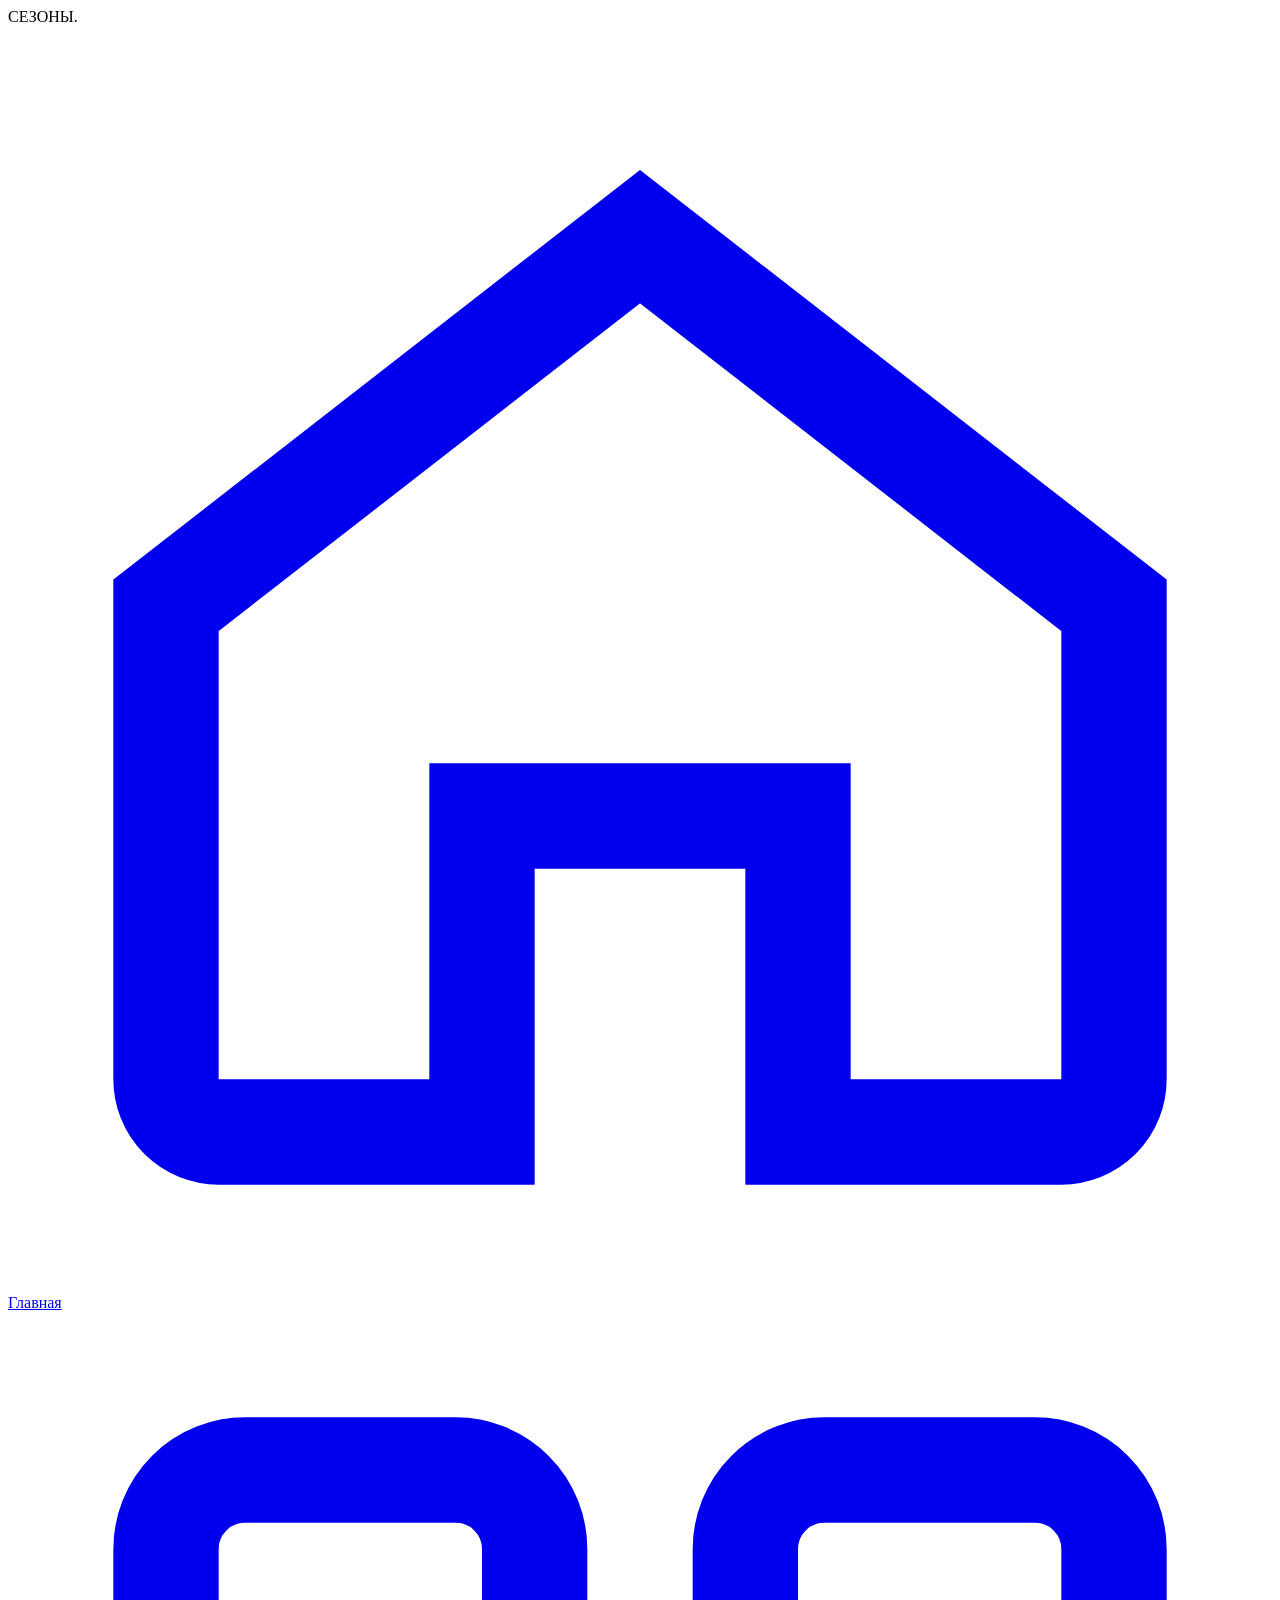
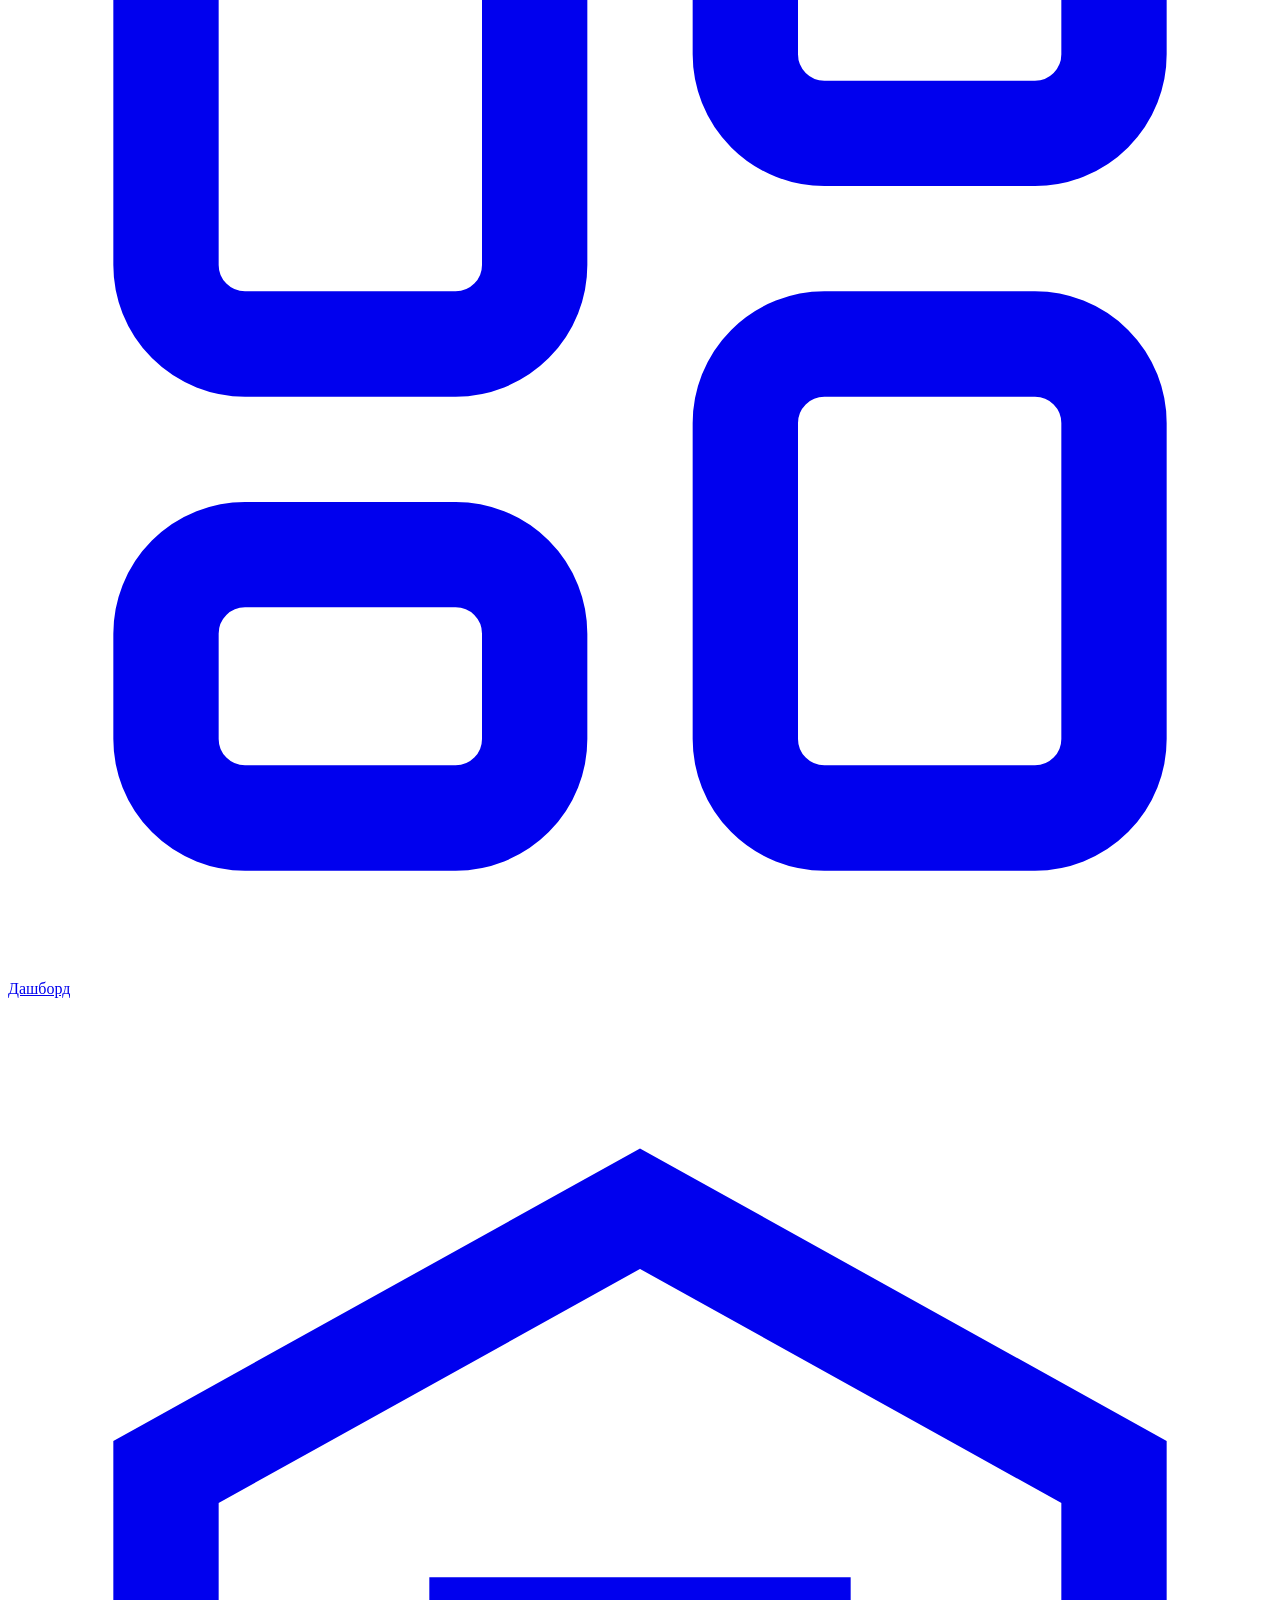
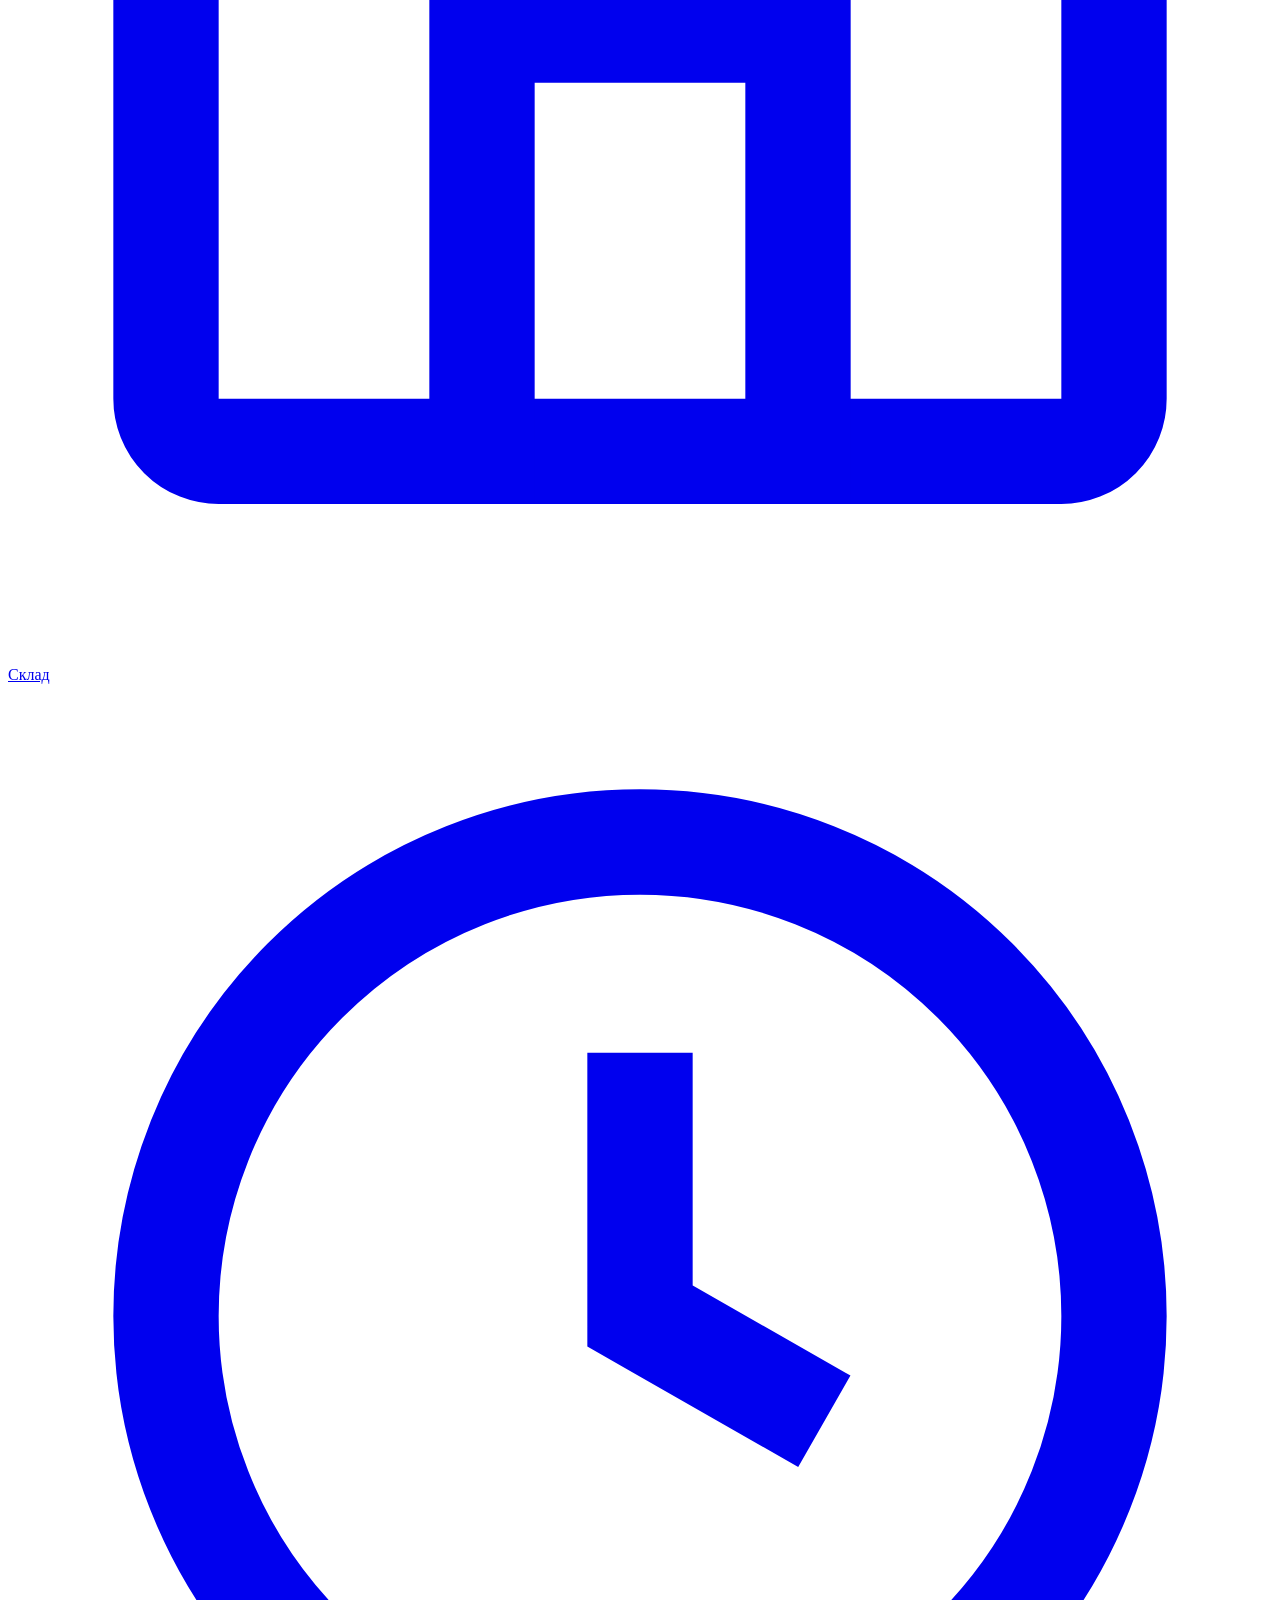
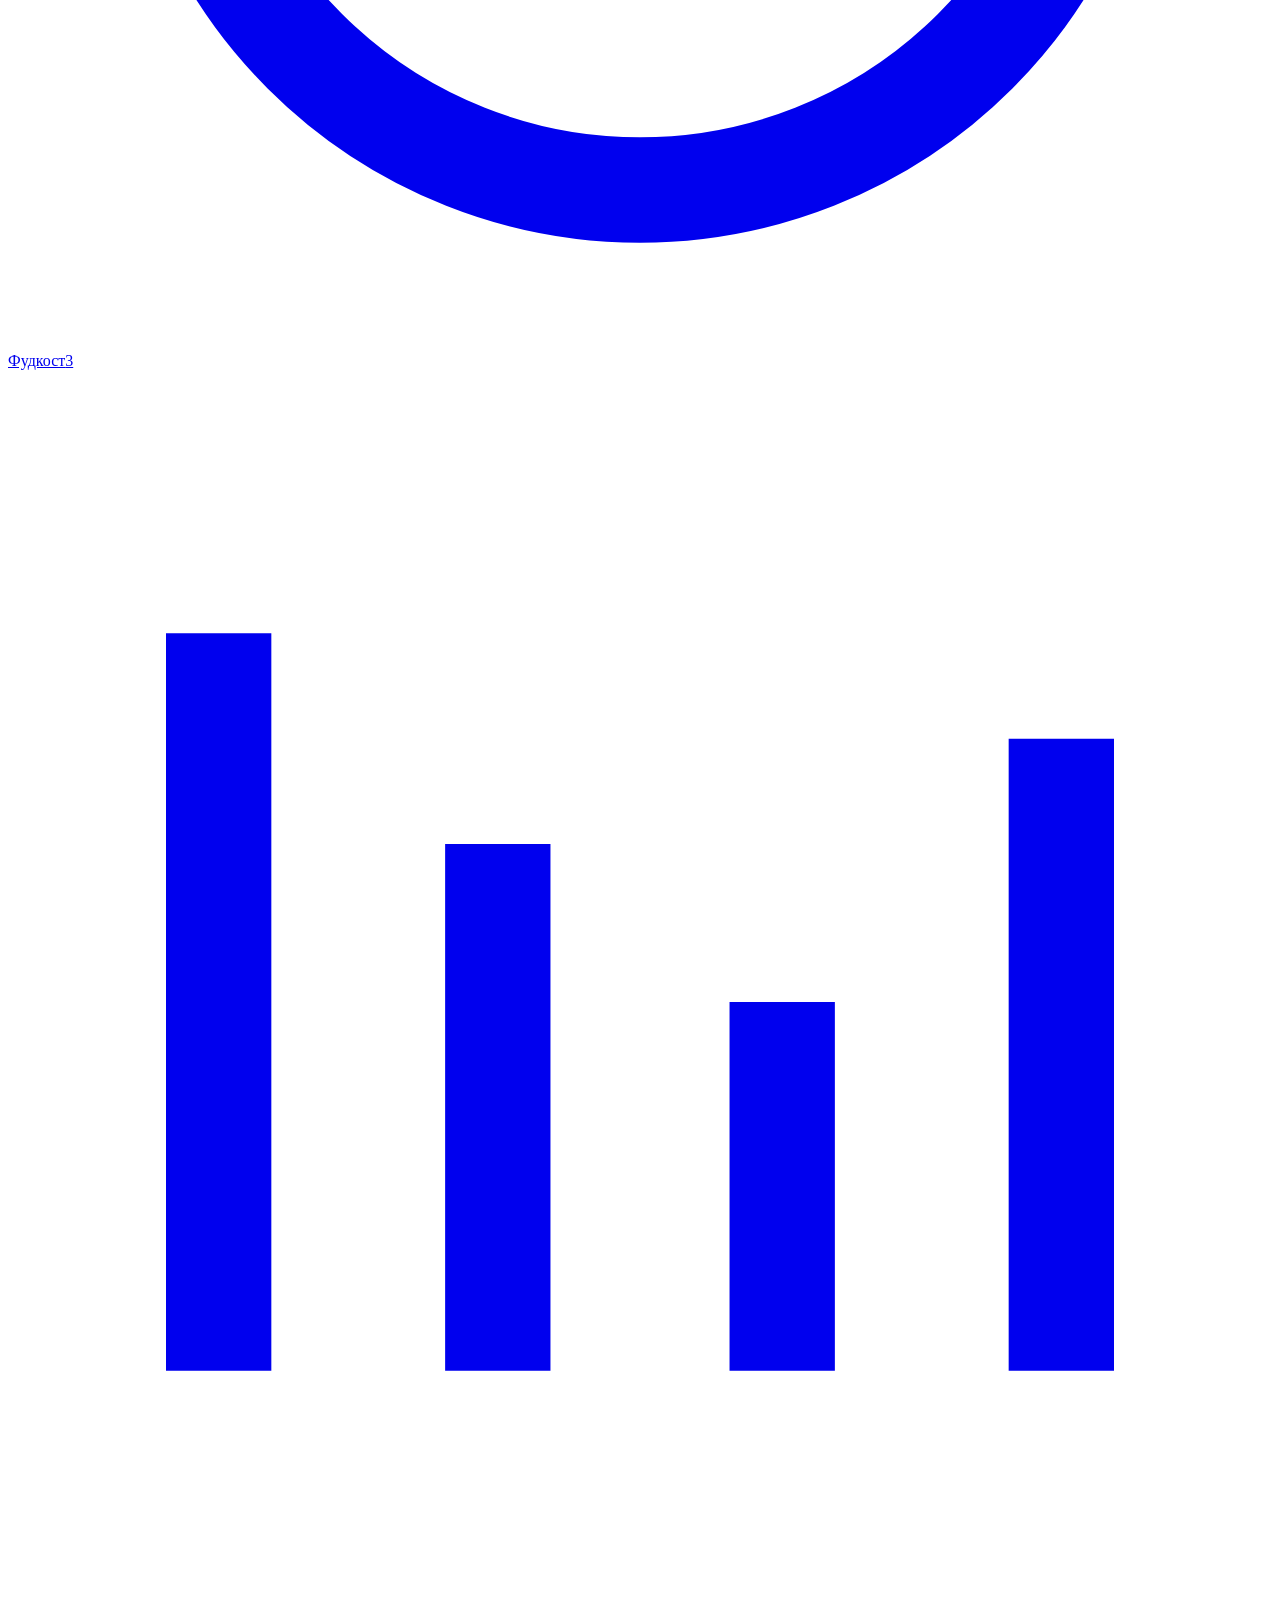
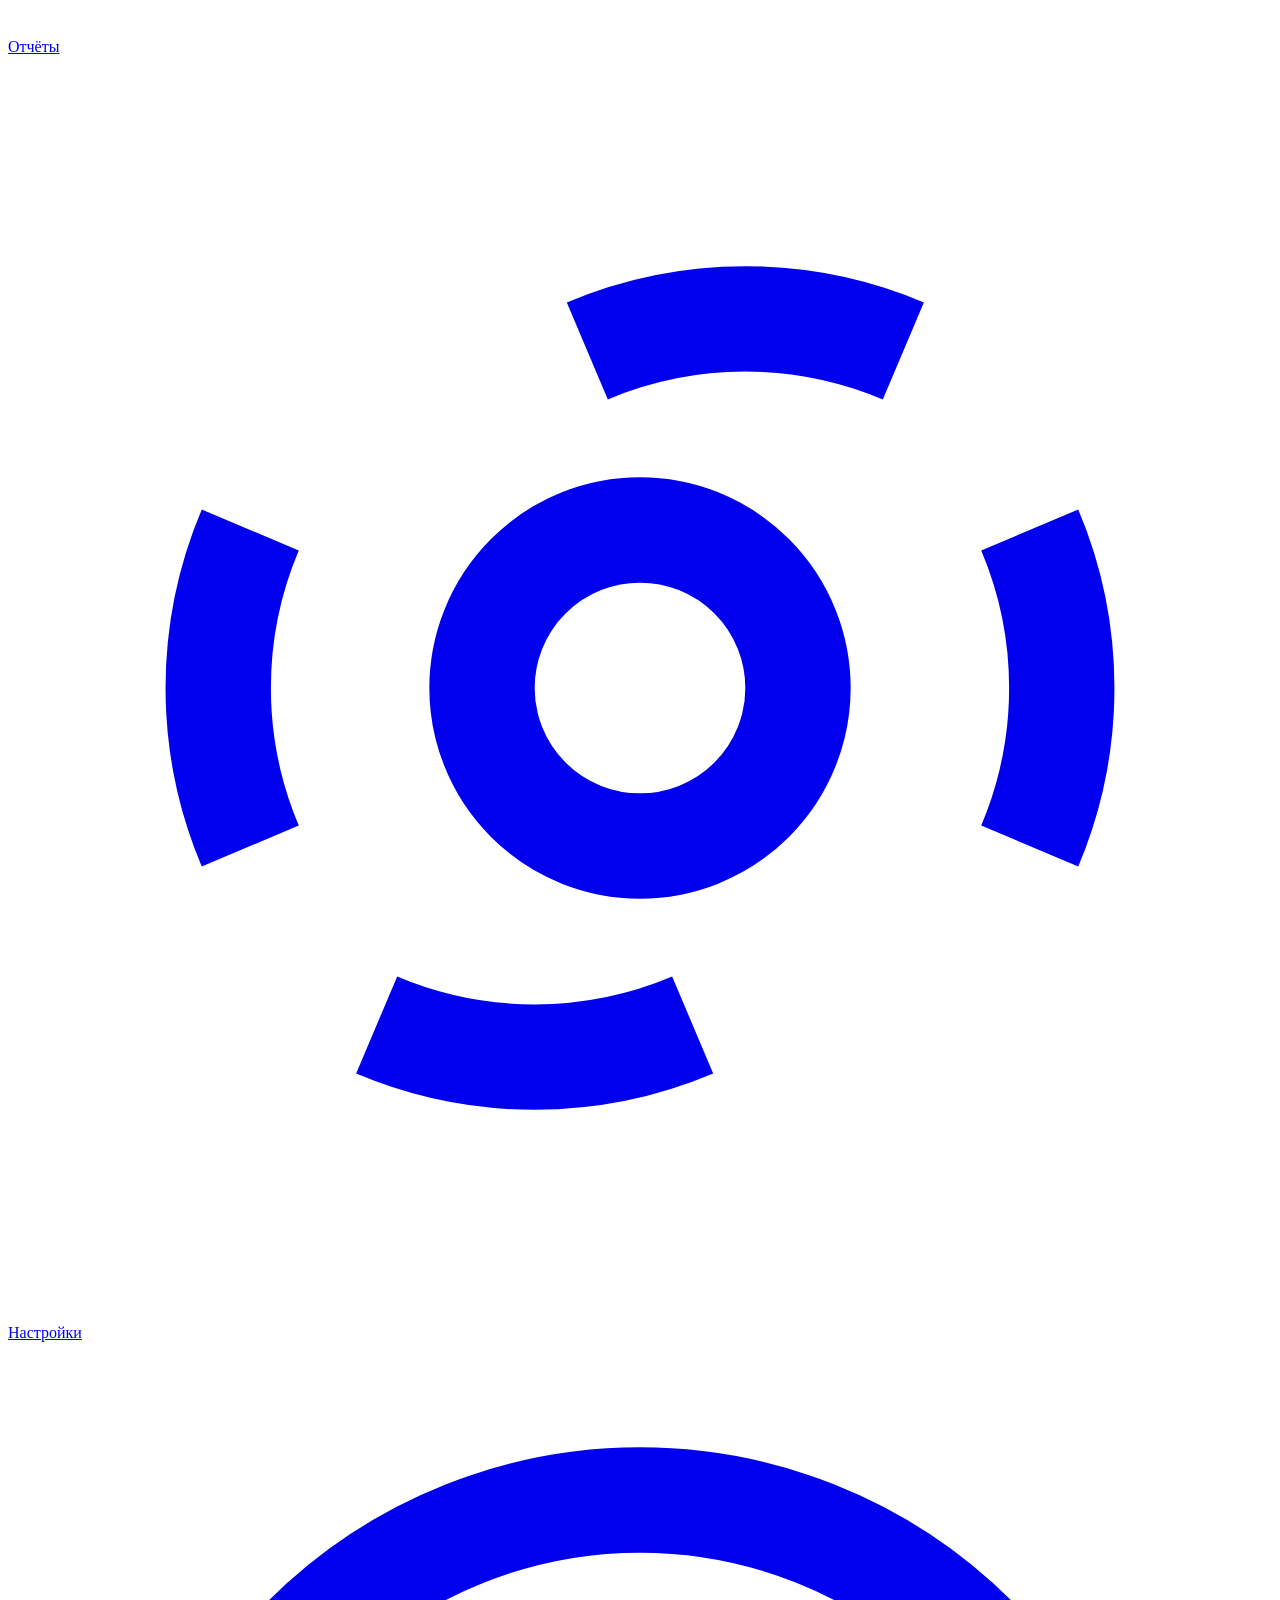
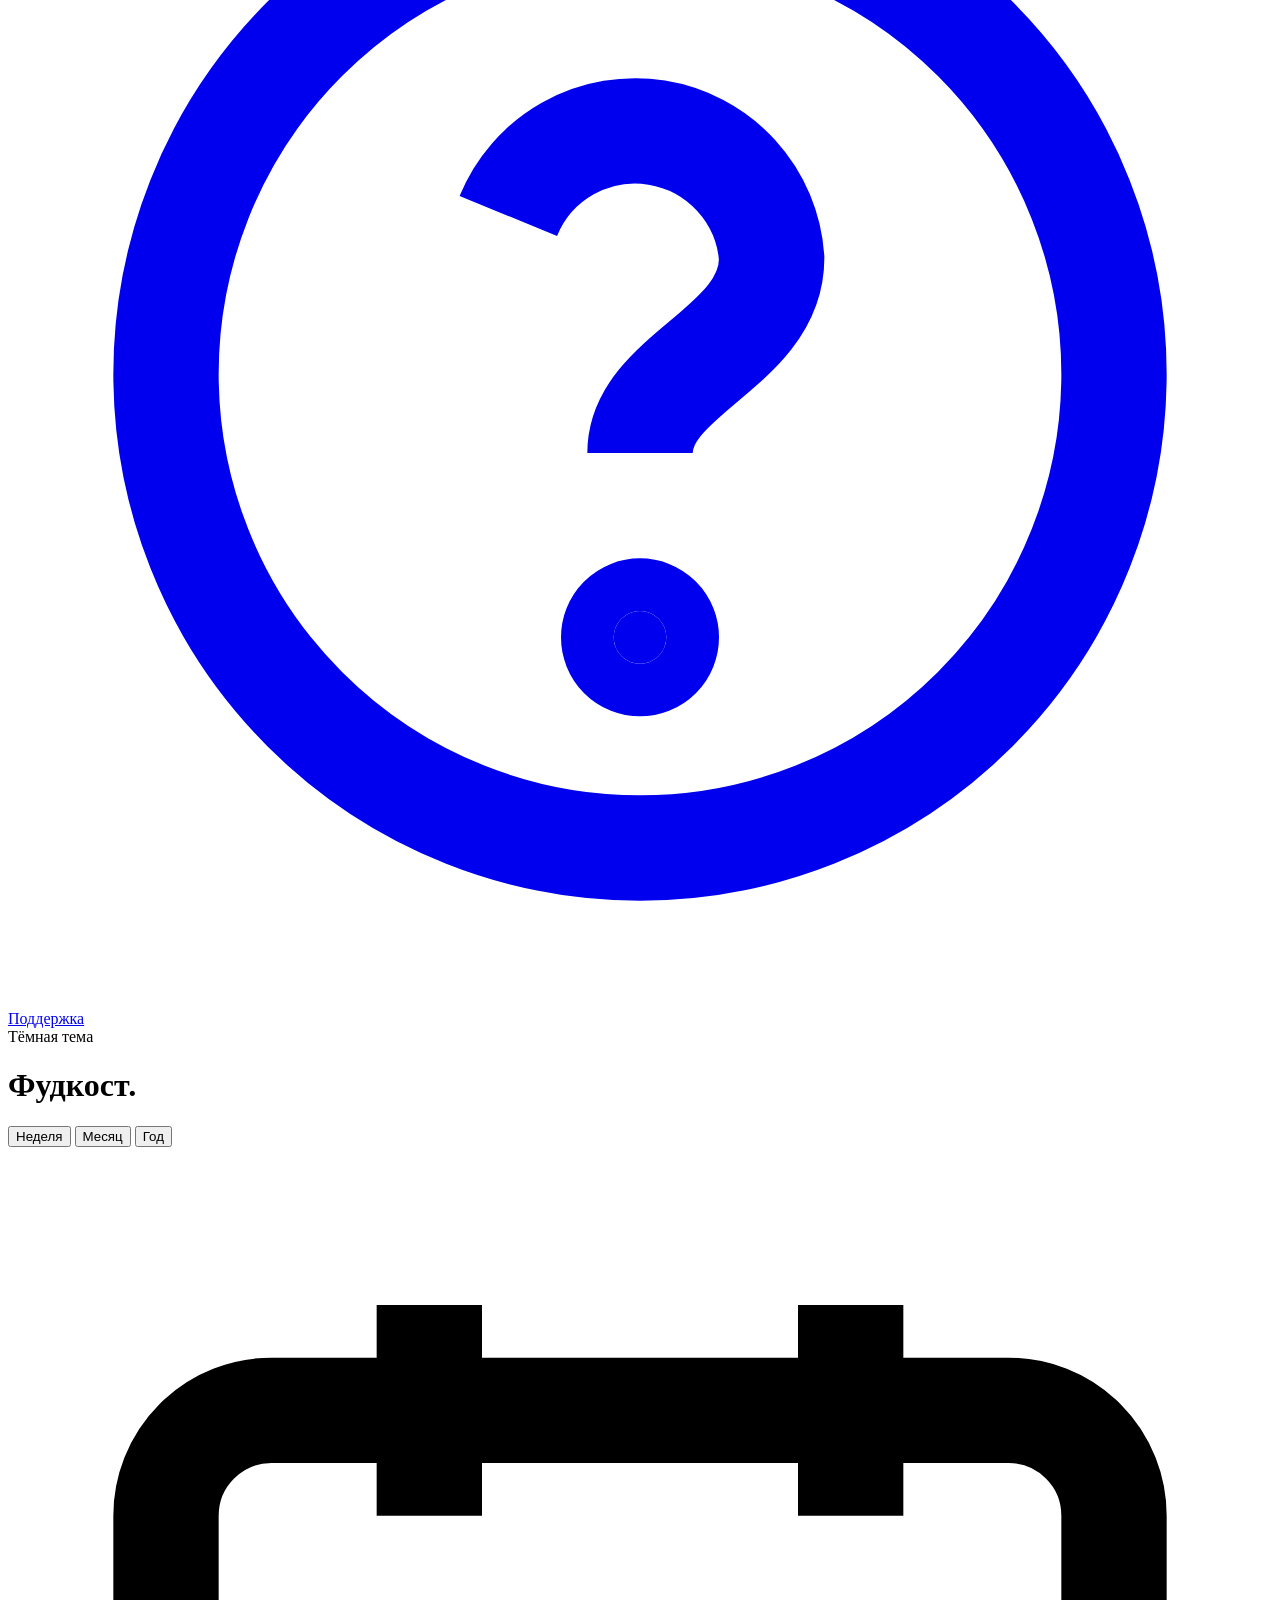
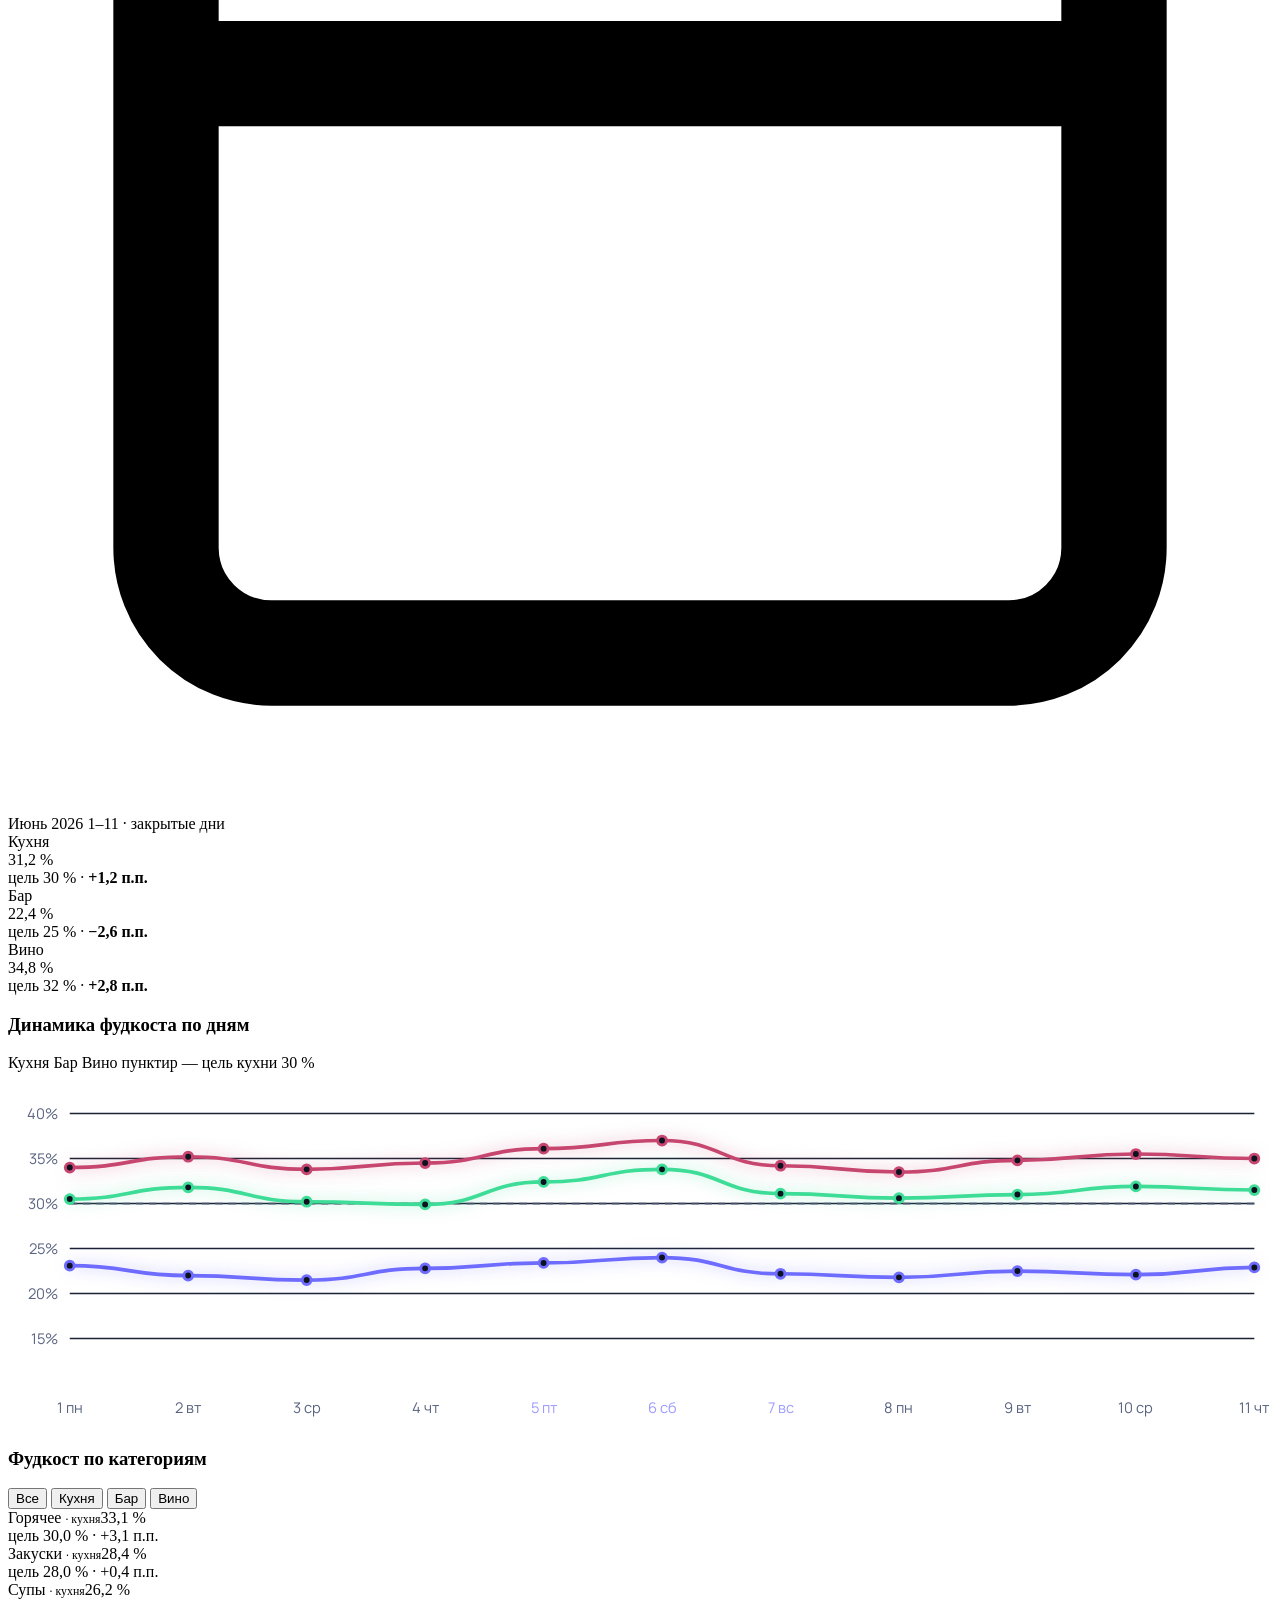
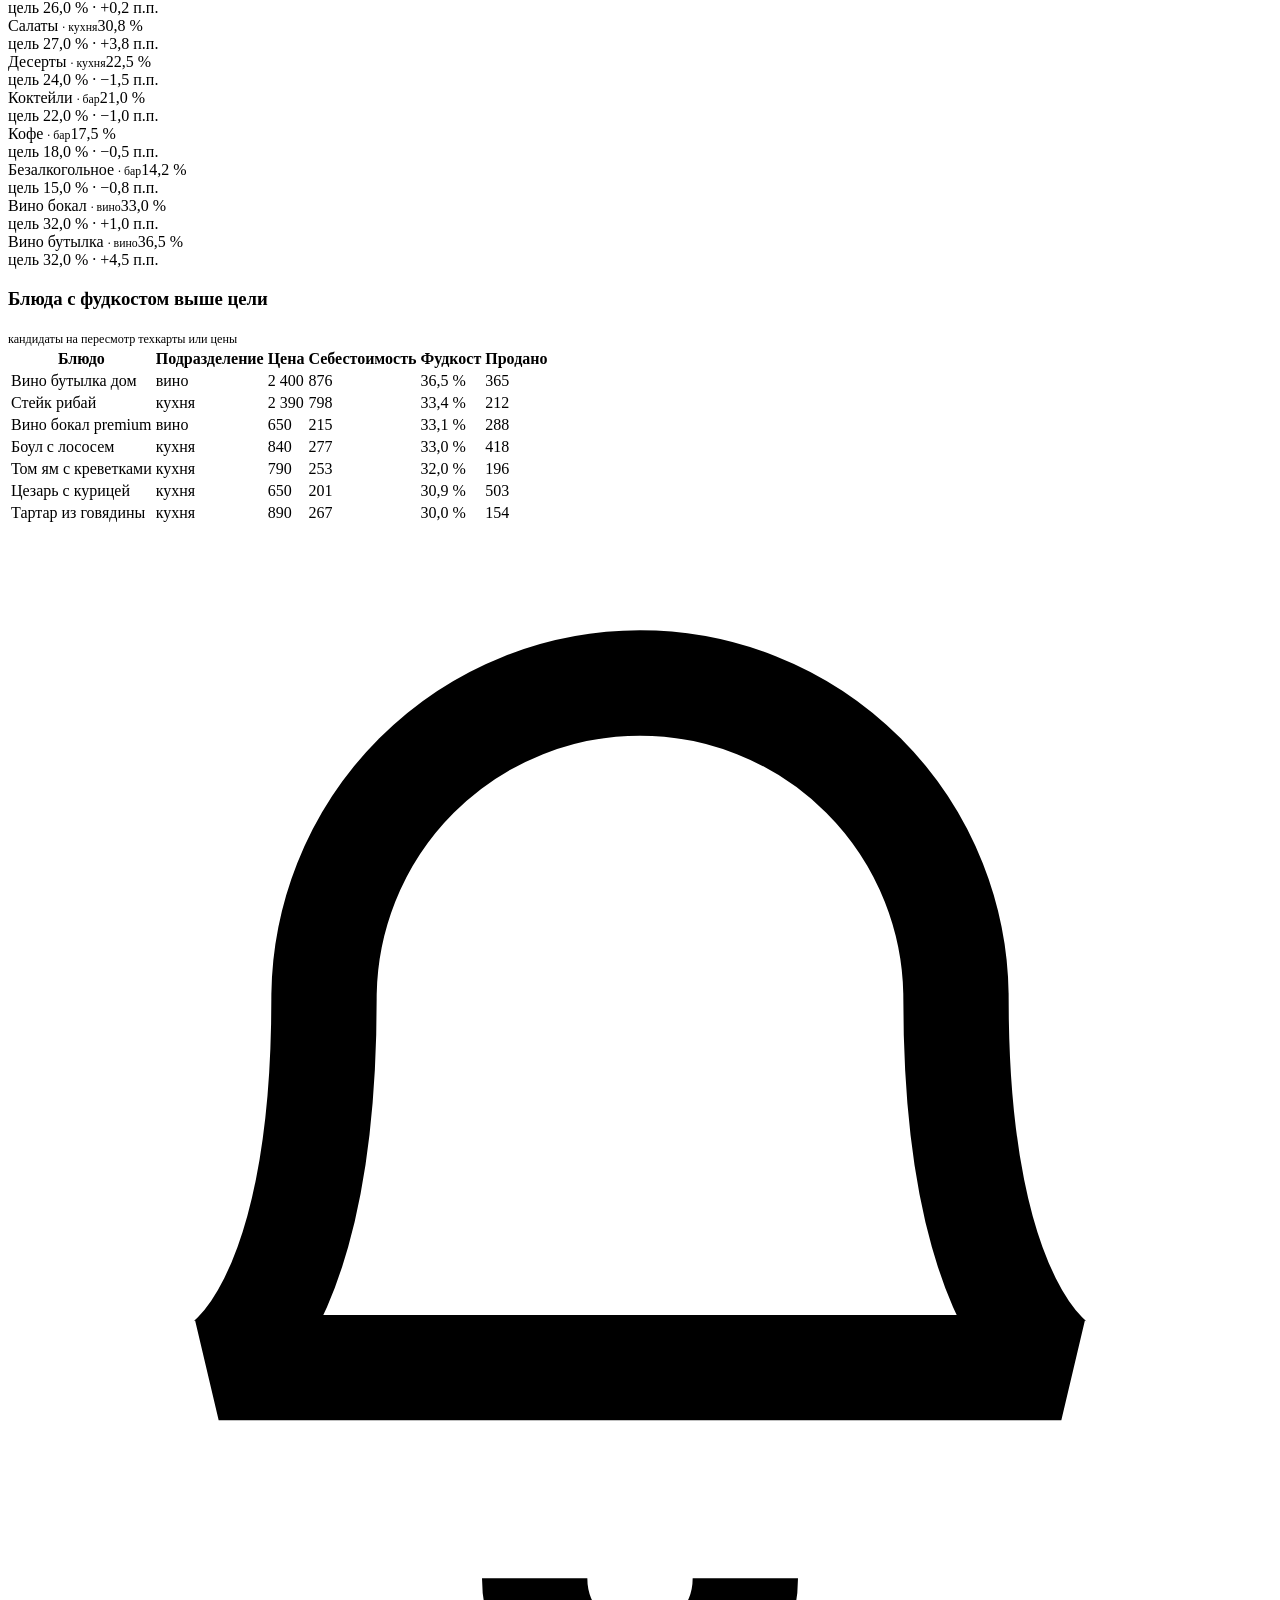
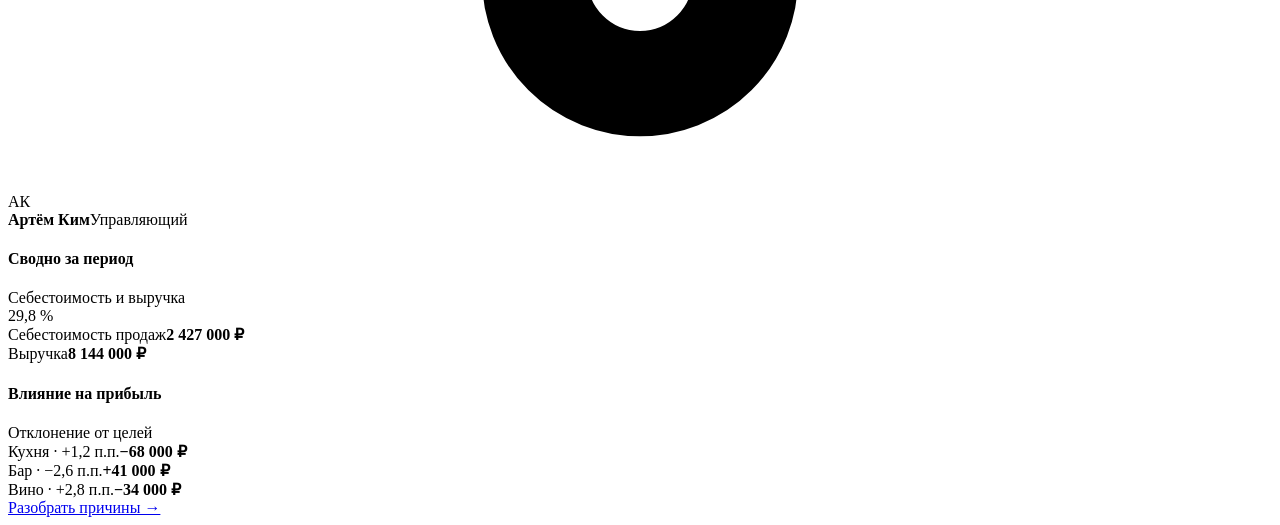
==== foodcost.html @ 39cc91b9 "Add files via upload" ====
<!DOCTYPE html>
<html lang="ru">
<head>
<meta charset="UTF-8">
<meta name="viewport" content="width=device-width, initial-scale=1.0">
<title>Сезоны — фудкост</title>
<link rel="preconnect" href="https://fonts.googleapis.com">
<link href="https://fonts.googleapis.com/css2?family=Manrope:wght@400;500;600;700;800&display=swap" rel="stylesheet">
<link rel="stylesheet" href="app/styles.css">
</head>
<body>
<div class="app">

  <aside class="side">
    <div class="logo">СЕЗОНЫ<span>.</span></div>
    <nav class="nav">
      <a href="index.html"><svg viewBox="0 0 24 24" fill="none" stroke="currentColor" stroke-width="2"><path d="M3 11l9-7 9 7v9a1 1 0 01-1 1h-5v-6h-6v6H4a1 1 0 01-1-1v-9z"/></svg>Главная</a>
      <a href="index.html"><svg viewBox="0 0 24 24" fill="none" stroke="currentColor" stroke-width="2"><rect x="3" y="3" width="7" height="9" rx="1.5"/><rect x="14" y="3" width="7" height="5" rx="1.5"/><rect x="14" y="12" width="7" height="9" rx="1.5"/><rect x="3" y="16" width="7" height="5" rx="1.5"/></svg>Дашборд</a>
      <a href="#"><svg viewBox="0 0 24 24" fill="none" stroke="currentColor" stroke-width="2"><path d="M3 9l9-5 9 5v10a1 1 0 01-1 1H4a1 1 0 01-1-1V9z"/><path d="M9 21v-9h6v9"/></svg>Склад</a>
      <a href="foodcost.html" class="on"><svg viewBox="0 0 24 24" fill="none" stroke="currentColor" stroke-width="2"><circle cx="12" cy="12" r="9"/><path d="M12 7v5l3.5 2"/></svg>Фудкост<span class="badge">3</span></a>
      <a href="#"><svg viewBox="0 0 24 24" fill="none" stroke="currentColor" stroke-width="2"><path d="M4 19V5m5.3 14V9m5.4 10v-7m5.3 7V7"/></svg>Отчёты</a>
      <div class="nav-sep"></div>
      <a href="#"><svg viewBox="0 0 24 24" fill="none" stroke="currentColor" stroke-width="2"><circle cx="12" cy="12" r="3"/><path d="M19.4 15a7.7 7.7 0 000-6m-2.4-3.4a7.7 7.7 0 00-6 0M4.6 9a7.7 7.7 0 000 6m2.4 3.4a7.7 7.7 0 006 0"/></svg>Настройки</a>
      <a href="#"><svg viewBox="0 0 24 24" fill="none" stroke="currentColor" stroke-width="2"><circle cx="12" cy="12" r="9"/><path d="M9.5 9a2.6 2.6 0 015 .8c0 1.7-2.5 2.2-2.5 3.7"/><circle cx="12" cy="17" r=".5" fill="currentColor"/></svg>Поддержка</a>
    </nav>
    <div class="side-bottom"><span class="mode"><span class="sun"></span> Тёмная тема</span></div>
  </aside>

  <main class="main">
    <div class="head">
      <h1>Фудкост<em>.</em></h1>
    </div>

    <!-- управление периодом -->
    <div class="period-bar">
      <div class="seg">
        <button>Неделя</button>
        <button class="on">Месяц</button>
        <button>Год</button>
      </div>
      <div class="date-pill">
        <svg viewBox="0 0 24 24" fill="none" stroke="currentColor" stroke-width="2"><rect x="3" y="5" width="18" height="16" rx="2"/><path d="M3 10h18M8 3v4M16 3v4"/></svg>
        Июнь 2026 <span class="dp-note">1–11 · закрытые дни</span>
      </div>
    </div>

    <!-- три подразделения крупно -->
    <div class="fc-tiles">
      <div class="fc-tile k">
        <div class="ft-name">Кухня</div>
        <div class="ft-val">31,2 %</div>
        <div class="ft-goal">цель 30 % · <b class="dn">+1,2 п.п.</b></div>
        <div class="ft-track"><span class="ft-fill" style="width:78%"></span><span class="ft-mark" style="left:75%"></span></div>
      </div>
      <div class="fc-tile b">
        <div class="ft-name">Бар</div>
        <div class="ft-val">22,4 %</div>
        <div class="ft-goal">цель 25 % · <b class="up">−2,6 п.п.</b></div>
        <div class="ft-track"><span class="ft-fill" style="width:56%"></span><span class="ft-mark" style="left:62%"></span></div>
      </div>
      <div class="fc-tile w">
        <div class="ft-name">Вино</div>
        <div class="ft-val">34,8 %</div>
        <div class="ft-goal">цель 32 % · <b class="dn">+2,8 п.п.</b></div>
        <div class="ft-track"><span class="ft-fill" style="width:87%"></span><span class="ft-mark" style="left:80%"></span></div>
      </div>
    </div>

    <!-- динамика фудкоста по дням -->
    <div class="panel">
      <div class="p-head">
        <h3>Динамика фудкоста по дням</h3>
        <div class="legend">
          <span><i style="background:var(--grn)"></i>Кухня</span>
          <span><i style="background:var(--vio)"></i>Бар</span>
          <span><i style="background:#C7466F"></i>Вино</span>
          <span style="color:var(--mut2)">пунктир — цель кухни 30 %</span>
        </div>
      </div>
      <div class="chart-wrap">
        <svg id="fcChart" viewBox="0 0 860 240" preserveAspectRatio="xMidYMid meet"></svg>
        <div class="tip" id="tip"></div>
      </div>
    </div>

    <!-- фудкост по категориям внутри подразделений -->
    <div class="panel">
      <div class="p-head">
        <h3>Фудкост по категориям</h3>
        <div class="chips" id="catChips">
          <button class="pill on" data-unit="all">Все</button>
          <button class="pill" data-unit="k">Кухня</button>
          <button class="pill" data-unit="b">Бар</button>
          <button class="pill" data-unit="w">Вино</button>
        </div>
      </div>
      <div class="fc-list" id="catList"></div>
    </div>

    <!-- блюда с худшим фудкостом -->
    <div class="panel">
      <div class="p-head">
        <h3>Блюда с фудкостом выше цели</h3>
        <span class="hint" style="font-size:.76rem;color:var(--mut3,var(--mut2))">кандидаты на пересмотр техкарты или цены</span>
      </div>
      <table class="fc-table">
        <thead>
          <tr>
            <th>Блюдо</th><th>Подразделение</th>
            <th class="num">Цена</th><th class="num">Себестоимость</th>
            <th class="num">Фудкост</th><th class="num">Продано</th>
          </tr>
        </thead>
        <tbody id="dishBody"></tbody>
      </table>
    </div>
  </main>

  <!-- правая панель -->
  <aside class="right">
    <div class="profile">
      <div class="icon-btn"><span class="ndot"></span><svg viewBox="0 0 24 24" fill="none" stroke="currentColor" stroke-width="2"><path d="M18 9a6 6 0 10-12 0c0 6-2 7-2 7h16s-2-1-2-7"/><path d="M10 20a2 2 0 004 0"/></svg></div>
      <div class="ava">АК</div>
      <div class="who"><b>Артём Ким</b><span>Управляющий</span></div>
    </div>

    <div class="r-block">
      <div class="r-head">
        <div><h4>Сводно за период</h4><div class="r-cap">Себестоимость и выручка</div></div>
      </div>
      <div class="stock-total">
        <div class="st-sum">29,8 %</div>
      </div>
      <div class="store-split">
        <div class="ss-row"><span>Себестоимость продаж</span><b>2 427 000 ₽</b></div>
        <div class="ss-row"><span>Выручка</span><b>8 144 000 ₽</b></div>
      </div>
    </div>

    <div class="r-divider"></div>

    <div class="r-block">
      <div class="r-head">
        <div><h4>Влияние на прибыль</h4><div class="r-cap">Отклонение от целей</div></div>
      </div>
      <div class="store-split">
        <div class="ss-row"><span>Кухня · +1,2 п.п.</span><b style="color:var(--red)">−68 000 ₽</b></div>
        <div class="ss-row"><span>Бар · −2,6 п.п.</span><b style="color:var(--grn)">+41 000 ₽</b></div>
        <div class="ss-row"><span>Вино · +2,8 п.п.</span><b style="color:var(--red)">−34 000 ₽</b></div>
      </div>
      <a class="r-link" href="#">Разобрать причины →</a>
    </div>
  </aside>
</div>

<script>
/* ---- данные категорий фудкоста ---- */
const CATS=[
  {u:'k',name:'Горячее',fact:33.1,goal:30},
  {u:'k',name:'Закуски',fact:28.4,goal:28},
  {u:'k',name:'Супы',fact:26.2,goal:26},
  {u:'k',name:'Салаты',fact:30.8,goal:27},
  {u:'k',name:'Десерты',fact:22.5,goal:24},
  {u:'b',name:'Коктейли',fact:21.0,goal:22},
  {u:'b',name:'Кофе',fact:17.5,goal:18},
  {u:'b',name:'Безалкогольное',fact:14.2,goal:15},
  {u:'w',name:'Вино бокал',fact:33.0,goal:32},
  {u:'w',name:'Вино бутылка',fact:36.5,goal:32}
];
const UNAME={k:'кухня',b:'бар',w:'вино'};
const pct=n=>n.toFixed(1).replace('.',',')+' %';

function renderCats(unit){
  const list=unit==='all'?CATS:CATS.filter(c=>c.u===unit);
  const maxScale=42;
  document.getElementById('catList').innerHTML=list.map(c=>{
    const over=c.fact>c.goal;
    const cls=c.u==='b'?'v':c.u==='w'?'w':'';
    return `<div class="fc-item">
      <div class="fc-top"><span class="fc-name">${c.name} <span style="color:var(--mut2);font-weight:500;font-size:.74rem">· ${UNAME[c.u]}</span></span><span class="fc-pct" style="color:${over?'var(--red)':'var(--txt)'}">${pct(c.fact)}</span></div>
      <div class="fc-track"><i class="${cls}" style="width:${Math.min(c.fact/maxScale*100,100)}%"></i><span class="fc-goal" style="left:${c.goal/maxScale*100}%"></span></div>
      <div class="fc-sub">цель ${pct(c.goal)} · <span class="${over?'dn':'up'}">${over?'+':'−'}${Math.abs(c.fact-c.goal).toFixed(1).replace('.',',')} п.п.</span></div>
    </div>`;
  }).join('');
}
renderCats('all');

document.getElementById('catChips').addEventListener('click',e=>{
  const b=e.target.closest('.pill');if(!b)return;
  document.querySelectorAll('#catChips .pill').forEach(x=>x.classList.toggle('on',x===b));
  renderCats(b.dataset.unit);
});

/* ---- блюда с худшим фудкостом ---- */
const DISHES=[
  ['Вино бутылка дом','w',2400,876,365],
  ['Стейк рибай','k',2390,798,212],
  ['Боул с лососем','k',840,277,418],
  ['Том ям с креветками','k',790,253,196],
  ['Цезарь с курицей','k',650,201,503],
  ['Вино бокал premium','w',650,215,288],
  ['Тартар из говядины','k',890,267,154]
];
const fmt=n=>Math.round(n).toLocaleString('ru-RU');
document.getElementById('dishBody').innerHTML=DISHES
  .map(([n,u,price,cost,qty])=>({n,u,price,cost,qty,fc:cost/price*100}))
  .sort((a,b)=>b.fc-a.fc)
  .map(d=>`<tr>
    <td>${d.n}</td>
    <td><span class="tag-unit ${d.u}">${UNAME[d.u]}</span></td>
    <td class="num mono">${fmt(d.price)}</td>
    <td class="num mono">${fmt(d.cost)}</td>
    <td class="num fc-hi">${pct(d.fc)}</td>
    <td class="num mono">${fmt(d.qty)}</td>
  </tr>`).join('');

/* ---- динамика фудкоста по дням ---- */
(function(){
  const svg=document.getElementById('fcChart');
  const W=860,H=240,pl=42,pr=12,pt=16,pb=28,iw=W-pl-pr,ih=H-pt-pb;
  const WD=['пн','вт','ср','чт','пт','сб','вс','пн','вт','ср','чт'];
  const K=[30.5,31.8,30.2,29.9,32.4,33.8,31.1,30.6,31.0,31.9,31.5];
  const B=[23.1,22.0,21.5,22.8,23.4,24.0,22.2,21.8,22.5,22.1,22.9];
  const Wn=[34.0,35.2,33.8,34.5,36.1,37.0,34.2,33.5,34.8,35.5,35.0];
  const min=10,max=42;
  const X=i=>pl+iw*i/(WD.length-1);
  const Y=v=>pt+ih-(v-min)/(max-min)*ih;
  function line(a){let d=`M${X(0)},${Y(a[0])}`;for(let i=1;i<a.length;i++){const cx=(X(i-1)+X(i))/2;d+=` C${cx},${Y(a[i-1])} ${cx},${Y(a[i])} ${X(i)},${Y(a[i])}`}return d}

  let s='';
  for(let g=15;g<=40;g+=5){
    const y=Y(g);
    s+=`<line x1="${pl}" y1="${y}" x2="${W-pr}" y2="${y}" stroke="#1B2236"/>`;
    s+=`<text x="${pl-8}" y="${y+4}" text-anchor="end" font-size="10" fill="#5A6480" font-family="Manrope">${g}%</text>`;
  }
  // цель кухни 30% пунктиром
  s+=`<line x1="${pl}" y1="${Y(30)}" x2="${W-pr}" y2="${Y(30)}" stroke="#5A6480" stroke-width="1.5" stroke-dasharray="5 4" opacity="0.7"/>`;
  WD.forEach((d,i)=>s+=`<text x="${X(i)}" y="${H-8}" text-anchor="middle" font-size="10" fill="${i>=4&&i<=6?'#9D9BFF':'#5A6480'}" font-family="Manrope">${i+1} ${d}</text>`);
  s+=`<path d="${line(Wn)}" fill="none" stroke="#C7466F" stroke-width="2.5" style="filter:drop-shadow(0 0 5px rgba(199,70,111,.5))"/>`;
  s+=`<path d="${line(B)}" fill="none" stroke="#6E6BFF" stroke-width="2.5" style="filter:drop-shadow(0 0 5px rgba(110,107,255,.5))"/>`;
  s+=`<path d="${line(K)}" fill="none" stroke="#3DDC97" stroke-width="2.5" style="filter:drop-shadow(0 0 5px rgba(61,220,151,.5))"/>`;
  WD.forEach((d,i)=>{
    [['#3DDC97',K],['#6E6BFF',B],['#C7466F',Wn]].forEach(([col,arr])=>{
      s+=`<circle cx="${X(i)}" cy="${Y(arr[i])}" r="3" fill="#0D1220" stroke="${col}" stroke-width="2"/>`;
    });
  });
  svg.innerHTML=s;
})();
</script>
</body>
</html>
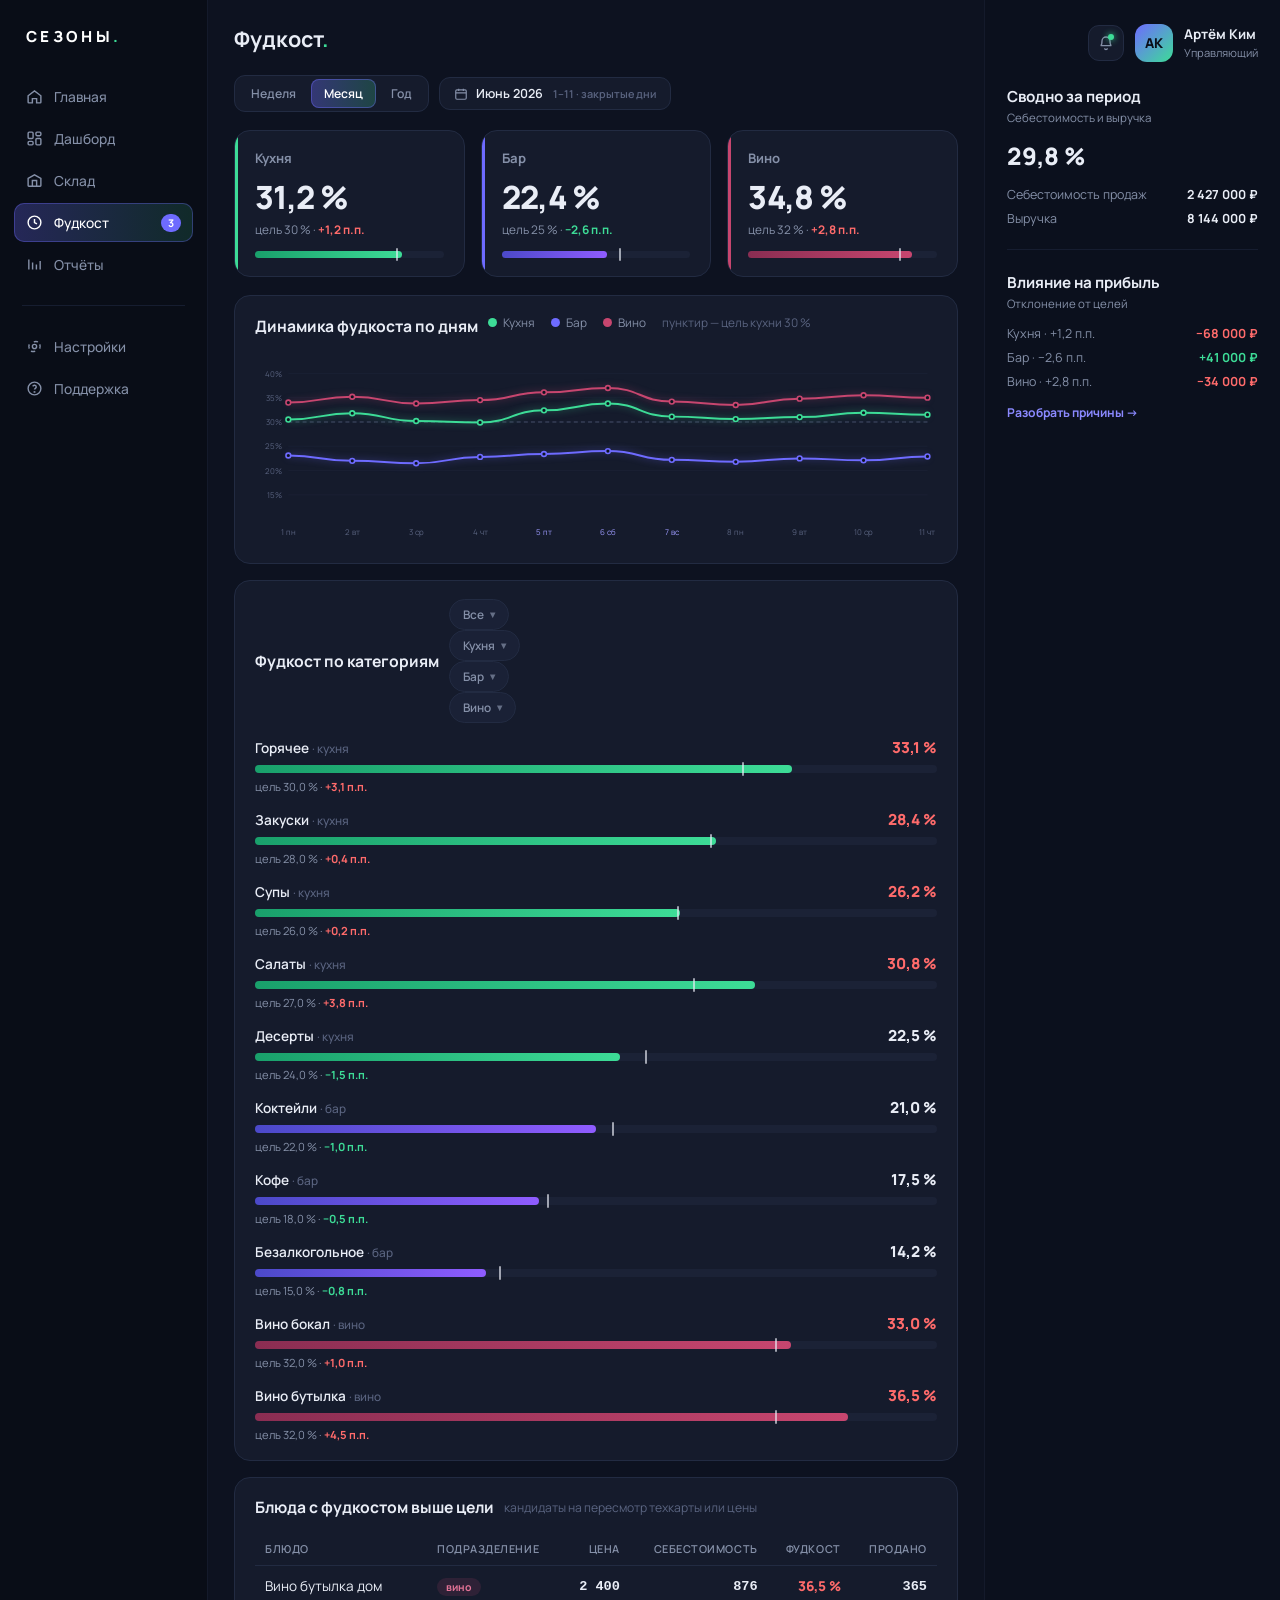
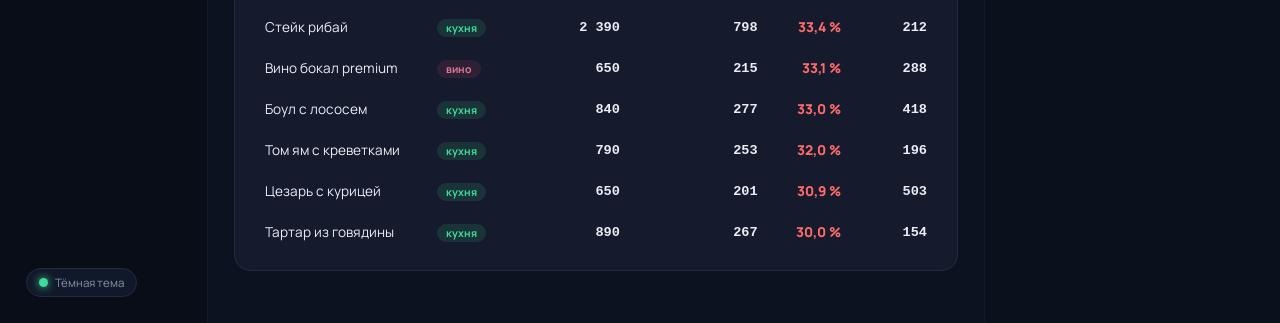
==== commit 42cb4acf: "Add files via upload" ====
--- a/foodcost.html
+++ b/foodcost.html
@@ -6,7 +6,8 @@
 <title>Сезоны — фудкост</title>
 <link rel="preconnect" href="https://fonts.googleapis.com">
 <link href="https://fonts.googleapis.com/css2?family=Manrope:wght@400;500;600;700;800&display=swap" rel="stylesheet">
-<link rel="stylesheet" href="app/styles.css">
+<link rel="stylesheet" href="app/base.css">
+<link rel="stylesheet" href="app/foodcost.css">
 </head>
 <body>
 <div class="app">
--- a/app/base.css
+++ b/app/base.css
@@ -0,0 +1,177 @@
+/* ============================================================
+   БАЗА — общие стили дашборда и фудкоста
+   ============================================================ */
+
+:root{
+  --bg:#0D1220;
+  --side:#090D17;
+  --card:#151B2C;
+  --card2:#1A2136;
+  --line:#222B42;
+  --txt:#E9EDF6;
+  --mut:#8590A8;
+  --mut2:#5A6480;
+  --grn:#3DDC97;
+  --grn2:#19A06B;
+  --vio:#6E6BFF;
+  --vio2:#8F5CFF;
+  --red:#FF6B6B;
+  --r:16px;
+}
+*{margin:0;padding:0;box-sizing:border-box}
+body{
+  font-family:'Manrope',sans-serif;
+  background:var(--bg);color:var(--txt);
+  min-height:100vh;font-size:14px;
+}
+button{font-family:inherit;cursor:pointer}
+.app{display:grid;grid-template-columns:208px 1fr 296px;min-height:100vh}
+/* ============ sidebar ============ */
+.side{background:var(--side);padding:26px 14px;display:flex;flex-direction:column;gap:4px;border-right:1px solid #141A2B}
+.logo{font-weight:800;letter-spacing:.22em;font-size:.95rem;padding:0 12px 26px;color:#fff}
+.logo span{color:var(--grn)}
+.nav{display:flex;flex-direction:column;gap:3px}
+.nav a{
+  display:flex;align-items:center;gap:11px;color:var(--mut);
+  text-decoration:none;font-weight:500;font-size:.86rem;
+  padding:10px 12px;border-radius:10px;transition:all .15s;
+}
+.nav a svg{width:17px;height:17px;flex:none}
+.nav a:hover{color:var(--txt);background:#11182A}
+.nav a.on{
+  color:#fff;
+  background:linear-gradient(90deg,rgba(110,107,255,.28),rgba(61,220,151,.14));
+  box-shadow:inset 0 0 0 1px rgba(110,107,255,.35);
+}
+.nav .badge{margin-left:auto;background:var(--vio);color:#fff;font-size:.66rem;font-weight:700;border-radius:99px;padding:2px 7px}
+.nav-sep{height:1px;background:#161D30;margin:18px 8px}
+.side-bottom{margin-top:auto;padding:0 12px}
+.mode{
+  display:inline-flex;align-items:center;gap:7px;font-size:.72rem;color:var(--mut);
+  background:#11182A;border:1px solid var(--line);border-radius:99px;padding:6px 12px;
+}
+.mode .sun{width:9px;height:9px;border-radius:50%;background:var(--grn);box-shadow:0 0 8px var(--grn)}
+/* ============ main ============ */
+.main{padding:24px 26px 36px;min-width:0}
+.head{display:flex;align-items:center;gap:16px;margin-bottom:22px}
+.head h1{font-size:1.35rem;font-weight:700}
+.head h1 em{font-style:normal;color:var(--grn)}
+.search{
+  margin-left:auto;display:flex;align-items:center;gap:9px;
+  background:var(--card);border:1px solid var(--line);border-radius:12px;
+  padding:9px 14px;width:230px;color:var(--mut2);font-size:.83rem;
+}
+.search svg{width:14px;height:14px;margin-left:auto}
+/* период-контролы в шапке */
+.period-bar{display:flex;align-items:center;gap:10px;flex-wrap:wrap;margin-bottom:18px}
+.seg{display:flex;background:var(--card);border:1px solid var(--line);border-radius:11px;padding:3px;gap:2px}
+.seg button{border:0;background:none;color:var(--mut);font-size:.76rem;font-weight:600;padding:6px 13px;border-radius:8px;transition:all .15s}
+.seg button:hover{color:var(--txt)}
+.seg button.on{background:linear-gradient(90deg,rgba(110,107,255,.35),rgba(61,220,151,.22));color:#fff;box-shadow:inset 0 0 0 1px rgba(110,107,255,.4)}
+.date-pill{display:flex;align-items:center;gap:8px;background:var(--card);border:1px solid var(--line);border-radius:11px;padding:7px 14px;font-size:.78rem;font-weight:600}
+.date-pill svg{width:14px;height:14px;color:var(--mut)}
+.dp-note{font-size:.68rem;font-weight:600;color:var(--mut2);margin-left:2px}
+.k-period{font-size:.69rem;font-weight:600;color:var(--mut);background:var(--card2);border:1px solid var(--line);border-radius:99px;padding:3px 10px;white-space:nowrap}
+.dq{font-size:.66rem;font-weight:700;border-radius:99px;padding:2px 7px;margin-left:4px;cursor:pointer}
+.dq.warn{background:rgba(181,128,62,.15);color:#D9A861;box-shadow:inset 0 0 0 1px rgba(181,128,62,.35)}
+.dq.ok{background:rgba(61,220,151,.12);color:var(--grn);box-shadow:inset 0 0 0 1px rgba(61,220,151,.3)}
+.lfl.up{background:rgba(61,220,151,.13);color:var(--grn);box-shadow:inset 0 0 0 1px rgba(61,220,151,.35)}
+.lfl.dn{background:rgba(255,107,107,.12);color:var(--red);box-shadow:inset 0 0 0 1px rgba(255,107,107,.3)}
+.lfl-cap{font-size:.68rem;color:var(--mut2);margin-top:5px}
+.kpop{
+  position:fixed;z-index:60;width:272px;opacity:0;pointer-events:none;
+  background:#10162A;border:1px solid rgba(110,107,255,.45);border-radius:14px;
+  padding:14px 16px 13px;box-shadow:0 18px 44px rgba(0,0,0,.6);
+  transform:translateY(6px);transition:opacity .15s,transform .15s;
+}
+.kpop.show{opacity:1;pointer-events:auto;transform:none}
+.kpop::before{
+  content:"";position:absolute;top:-6px;left:var(--ax,28px);width:10px;height:10px;
+  background:#10162A;border-left:1px solid rgba(110,107,255,.45);border-top:1px solid rgba(110,107,255,.45);
+  transform:rotate(45deg);
+}
+.kpop h5{font-size:.78rem;font-weight:800;margin-bottom:8px}
+.kpop .pr b.up{color:var(--grn)}
+.kpop .pr b.dn{color:var(--red)}
+.kpop.day::before{top:auto;bottom:-6px;border:0;border-right:1px solid rgba(110,107,255,.45);border-bottom:1px solid rgba(110,107,255,.45)}
+/* panels */
+.panel{background:var(--card);border:1px solid var(--line);border-radius:var(--r);padding:18px 20px;margin-bottom:16px}
+.p-head{display:flex;align-items:center;gap:10px;flex-wrap:wrap;margin-bottom:14px}
+.p-head h3{font-size:.98rem;font-weight:700}
+.p-head .sp{margin-left:auto;display:flex;gap:8px}
+.pill{
+  background:var(--card2);border:1px solid var(--line);color:var(--mut);
+  font-size:.74rem;font-weight:600;border-radius:99px;padding:6px 13px;
+  display:flex;align-items:center;gap:6px;transition:all .15s;
+}
+.pill:hover{color:var(--txt);border-color:#334062}
+.pill::after{content:"▾";font-size:.6rem;opacity:.7}
+.legend{display:flex;gap:16px;font-size:.74rem;color:var(--mut);margin-bottom:6px}
+.legend i{width:9px;height:9px;border-radius:50%;display:inline-block;margin-right:6px}
+.chart-wrap{position:relative}
+.fc-list{display:flex;flex-direction:column;gap:15px}
+.fc-item{}
+.fc-top{display:flex;justify-content:space-between;align-items:baseline;margin-bottom:7px}
+.fc-name{font-size:.85rem;font-weight:600}
+.fc-pct{font-size:.95rem;font-weight:800}
+.fc-track{height:8px;border-radius:99px;background:#1B2236;position:relative;overflow:visible}
+.fc-track i{display:block;height:100%;border-radius:99px;background:linear-gradient(90deg,var(--grn2),var(--grn))}
+.fc-track i.v{background:linear-gradient(90deg,#4B49C9,var(--vio2))}
+.fc-track i.w{background:linear-gradient(90deg,#8A2D52,#C7466F)}
+.fc-goal{position:absolute;top:-3px;bottom:-3px;width:2px;background:#E9EDF6;opacity:.65;border-radius:2px}
+.fc-sub{font-size:.7rem;color:var(--mut);margin-top:6px}
+.fc-sub .up{color:var(--grn);font-weight:700}
+.fc-sub .dn{color:var(--red);font-weight:700}
+/* ============ right column ============ */
+.right{padding:24px 22px;border-left:1px solid #141A2B;background:#0B101D}
+.profile{display:flex;align-items:center;gap:11px;margin-bottom:24px;justify-content:flex-end}
+.icon-btn{
+  width:36px;height:36px;border-radius:11px;border:1px solid var(--line);
+  background:var(--card);color:var(--mut);display:grid;place-items:center;position:relative;
+}
+.icon-btn svg{width:16px;height:16px}
+.icon-btn .ndot{position:absolute;top:8px;right:9px;width:6px;height:6px;border-radius:50%;background:var(--grn);box-shadow:0 0 6px var(--grn)}
+.ava{
+  width:38px;height:38px;border-radius:12px;flex:none;
+  background:linear-gradient(135deg,var(--vio),var(--grn));
+  display:grid;place-items:center;font-weight:800;font-size:.85rem;color:#0A0E18;
+}
+.who{line-height:1.25}
+.who b{font-size:.84rem;display:block}
+.who span{font-size:.7rem;color:var(--mut)}
+.r-block h4{font-size:.95rem;font-weight:700;margin-bottom:3px}
+.r-block .r-cap{font-size:.72rem;color:var(--mut);margin-bottom:14px}
+.r-head{display:flex;align-items:flex-start;justify-content:space-between;gap:10px}
+.cat .c-top span.up{color:var(--grn)}
+.cat .c-top span.dn{color:var(--red)}
+.bar i.w{background:linear-gradient(90deg,#8A2D52,#C7466F);box-shadow:0 0 10px rgba(199,70,111,.3)}
+.r-table{width:100%;border-collapse:collapse;font-size:.76rem}
+.r-table th{color:var(--mut);font-weight:600;text-align:left;padding:7px 4px;border-bottom:1px solid var(--line);font-size:.68rem;text-transform:uppercase;letter-spacing:.05em}
+.r-table td{padding:8px 4px;border-bottom:1px solid #161D30}
+.r-table tr:last-child td{border-bottom:0}
+.r-divider{height:1px;background:#161D30;margin:22px 0}
+.r-link{display:inline-block;margin-top:14px;font-size:.76rem;font-weight:700;color:#8B89FF;text-decoration:none}
+.r-link:hover{color:#A5A3FF}
+.stock-total{margin-bottom:14px}
+.st-sum{font-size:1.5rem;font-weight:800;letter-spacing:-.01em}
+.store-split{display:flex;flex-direction:column;gap:7px}
+.ss-row{display:flex;justify-content:space-between;font-size:.78rem;color:var(--mut)}
+.ss-row b{color:var(--txt);font-weight:700}
+.ss-bar i.w{background:linear-gradient(90deg,#8A2D52,#C7466F)}
+.up{color:var(--grn)}
+.dn{color:var(--red)}
+@media(max-width:1180px){.app{grid-template-columns:208px 1fr}.right{display:none}}
+@media(max-width:900px){
+  .app{grid-template-columns:1fr}
+  .side{flex-direction:row;align-items:center;padding:14px 16px}
+  .logo{padding:0 14px 0 0}
+  .nav{flex-direction:row}
+  .nav-sep,.side-bottom{display:none}
+  .kpis,.row2{grid-template-columns:1fr}
+  .search{display:none}
+}
+.fc-tile.w::before{background:#C7466F}
+.fc-tile .ft-goal b.up{color:var(--grn)}
+.fc-tile .ft-goal b.dn{color:var(--red)}
+.fc-tile.w .ft-fill{background:linear-gradient(90deg,#8A2D52,#C7466F)}
+.tag-unit.w{background:rgba(199,70,111,.14);color:#E27396}
--- a/app/foodcost.css
+++ b/app/foodcost.css
@@ -0,0 +1,39 @@
+/* ============================================================
+   ФУДКОСТ — только foodcost.html
+   ============================================================ */
+
+.tip{
+  position:absolute;pointer-events:none;opacity:0;transition:opacity .12s;
+  background:#0A0E18;border:1px solid #2B3554;border-radius:10px;
+  padding:7px 11px;font-size:.74rem;font-weight:700;white-space:nowrap;
+  transform:translate(-50%,-120%);z-index:5;box-shadow:0 8px 24px rgba(0,0,0,.5);
+}
+.tip small{display:block;color:var(--mut);font-weight:500;font-size:.66rem}
+.r-table .num{text-align:right;font-weight:700}
+/* ===== страница фудкоста ===== */
+.fc-tiles{display:grid;grid-template-columns:repeat(3,1fr);gap:16px;margin-bottom:18px}
+.fc-tile{background:var(--card);border:1px solid var(--line);border-radius:var(--r);padding:18px 20px;position:relative;overflow:hidden}
+.fc-tile::before{content:"";position:absolute;left:0;top:0;bottom:0;width:3px}
+.fc-tile.k::before{background:var(--grn)}
+.fc-tile.b::before{background:var(--vio)}
+.fc-tile .ft-name{font-size:.82rem;font-weight:700;color:var(--mut)}
+.fc-tile .ft-val{font-size:2rem;font-weight:800;letter-spacing:-.02em;margin:8px 0 2px}
+.fc-tile .ft-goal{font-size:.74rem;color:var(--mut)}
+.fc-tile .ft-goal b{font-weight:700}
+.fc-tile .ft-track{height:7px;border-radius:99px;background:#1B2236;position:relative;margin-top:13px;overflow:visible}
+.fc-tile .ft-fill{display:block;height:100%;border-radius:99px}
+.fc-tile.k .ft-fill{background:linear-gradient(90deg,var(--grn2),var(--grn))}
+.fc-tile.b .ft-fill{background:linear-gradient(90deg,#4B49C9,var(--vio2))}
+.fc-tile .ft-mark{position:absolute;top:-3px;bottom:-3px;width:2px;background:#E9EDF6;opacity:.65;border-radius:2px}
+.fc-table{width:100%;border-collapse:collapse}
+.fc-table th{text-align:left;font-size:.68rem;text-transform:uppercase;letter-spacing:.05em;color:var(--mut);font-weight:600;padding:9px 10px;border-bottom:1px solid var(--line)}
+.fc-table th.num,.fc-table td.num{text-align:right}
+.fc-table td{padding:11px 10px;border-bottom:1px solid #161D30;font-size:.85rem}
+.fc-table tr:last-child td{border-bottom:0}
+.fc-table .dish-cat{font-size:.7rem;color:var(--mut2)}
+.fc-table .fc-hi{color:var(--red);font-weight:800}
+.fc-table .fc-ok{color:var(--grn);font-weight:700}
+.fc-table .mono{font-family:var(--mono,monospace);font-weight:600}
+.tag-unit{font-size:.66rem;font-weight:700;border-radius:99px;padding:2px 9px}
+.tag-unit.k{background:rgba(61,220,151,.12);color:var(--grn)}
+.tag-unit.b{background:rgba(110,107,255,.14);color:#9D9BFF}
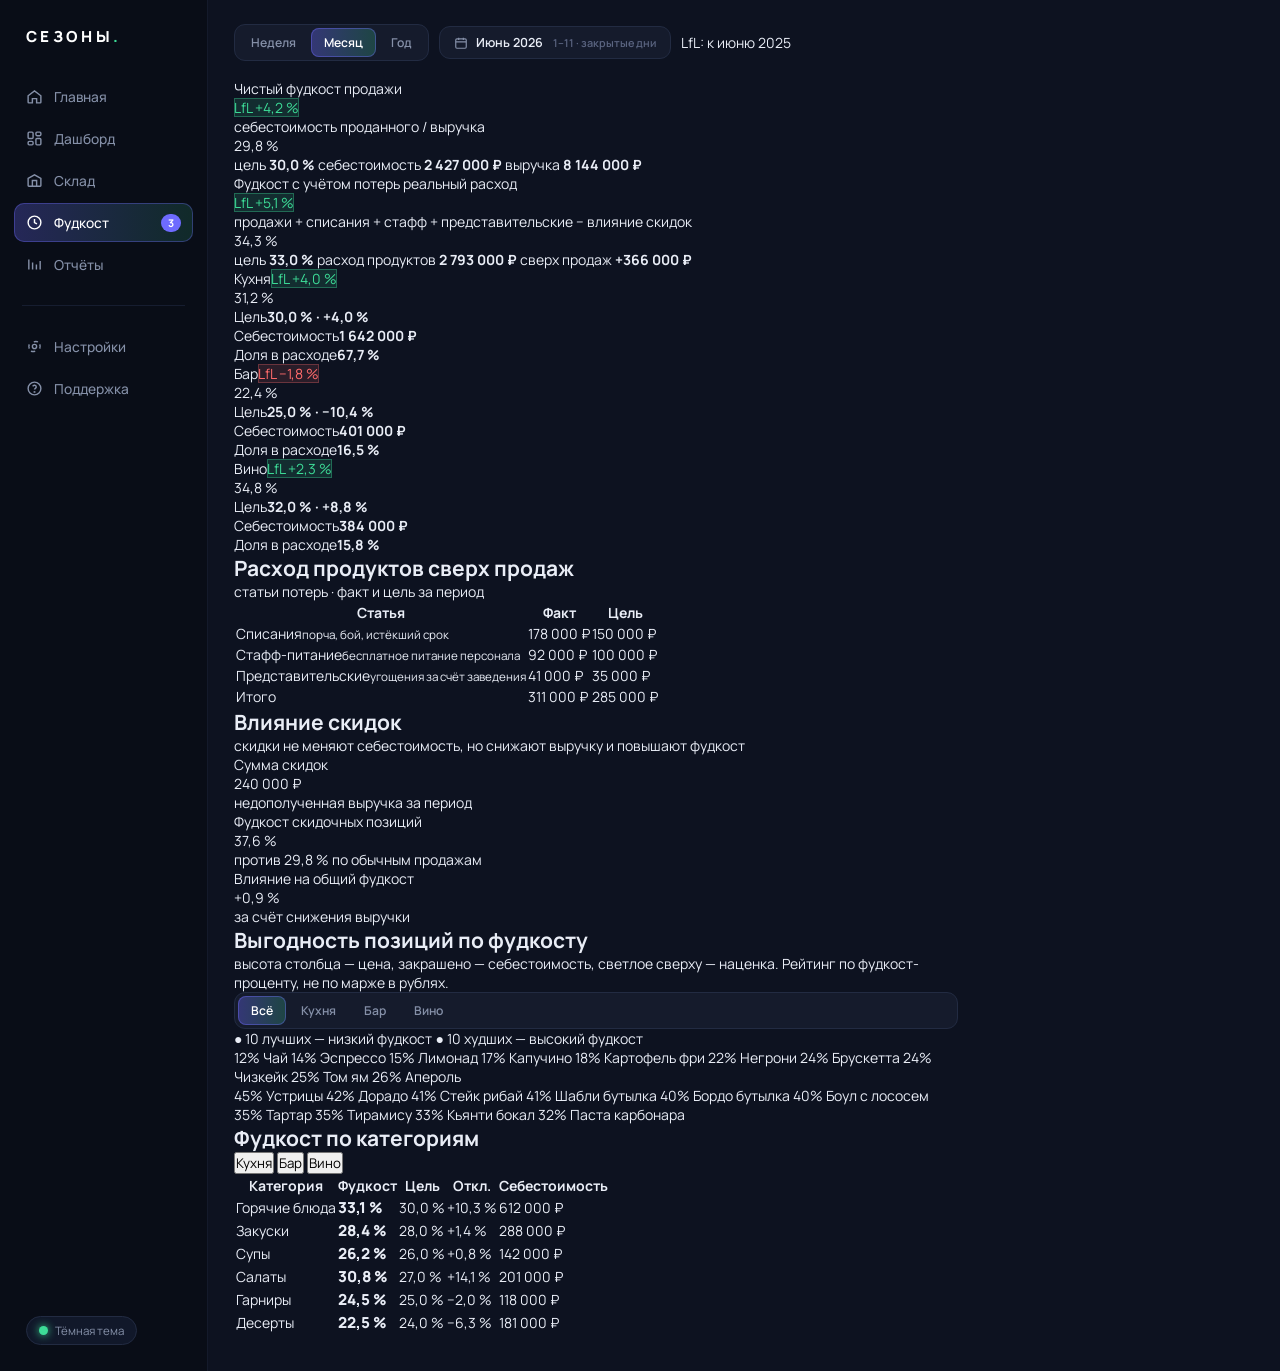
==== commit 315c6ee1: "Add files via upload" ====
--- a/foodcost.html
+++ b/foodcost.html
@@ -27,226 +27,325 @@
     <div class="side-bottom"><span class="mode"><span class="sun"></span> Тёмная тема</span></div>
   </aside>
 
-  <main class="main">
-    <div class="head">
-      <h1>Фудкост<em>.</em></h1>
-    </div>
-
-    <!-- управление периодом -->
-    <div class="period-bar">
-      <div class="seg">
-        <button>Неделя</button>
-        <button class="on">Месяц</button>
-        <button>Год</button>
+  <main class="main page-foodcost">
+<div class="period-bar">
+  <div class="seg">
+    <button>Неделя</button>
+    <button class="on">Месяц</button>
+    <button>Год</button>
+  </div>
+  <div class="date-pill">
+    <svg viewBox="0 0 24 24" fill="none" stroke="currentColor" stroke-width="2"><rect x="3" y="5" width="18" height="16" rx="2"/><path d="M3 10h18M8 3v4M16 3v4"/></svg>
+    Июнь 2026 <span class="dp-note">1–11 · закрытые дни</span>
+  </div>
+  <div class="cmp-pill">LfL: к июню 2025</div>
+</div>
+
+<!-- ===== две большие карточки ===== -->
+<div class="fc-overview">
+
+  <!-- чистый -->
+  <div class="big-card clean">
+    <div class="bc-head">
+      <div class="bc-title">Чистый фудкост <span class="tag">продажи</span></div>
+      <span class="lfl up">LfL +4,2 %</span>
+    </div>
+    <div class="bc-sub">себестоимость проданного / выручка</div>
+    <div class="bc-main">
+      <span class="bc-pct">29,8 %</span>
+      <div class="bc-meta">
+        <span>цель <b>30,0 %</b></span>
+        <span>себестоимость <b>2 427 000 ₽</b></span>
+        <span>выручка <b>8 144 000 ₽</b></span>
       </div>
-      <div class="date-pill">
-        <svg viewBox="0 0 24 24" fill="none" stroke="currentColor" stroke-width="2"><rect x="3" y="5" width="18" height="16" rx="2"/><path d="M3 10h18M8 3v4M16 3v4"/></svg>
-        Июнь 2026 <span class="dp-note">1–11 · закрытые дни</span>
+    </div>
+  </div>
+
+  <!-- грязный -->
+  <div class="big-card dirty">
+    <div class="bc-head">
+      <div class="bc-title">Фудкост с учётом потерь <span class="tag">реальный расход</span></div>
+      <span class="lfl up">LfL +5,1 %</span>
+    </div>
+    <div class="bc-sub">продажи + списания + стафф + представительские − влияние скидок</div>
+    <div class="bc-main">
+      <span class="bc-pct">34,3 %</span>
+      <div class="bc-meta">
+        <span>цель <b>33,0 %</b></span>
+        <span>расход продуктов <b>2 793 000 ₽</b></span>
+        <span>сверх продаж <b style="color:var(--amber)">+366 000 ₽</b></span>
       </div>
     </div>
-
-    <!-- три подразделения крупно -->
-    <div class="fc-tiles">
-      <div class="fc-tile k">
-        <div class="ft-name">Кухня</div>
-        <div class="ft-val">31,2 %</div>
-        <div class="ft-goal">цель 30 % · <b class="dn">+1,2 п.п.</b></div>
-        <div class="ft-track"><span class="ft-fill" style="width:78%"></span><span class="ft-mark" style="left:75%"></span></div>
+  </div>
+</div>
+
+<!-- ===== три подразделения ===== -->
+<div class="units">
+  <div class="unit k">
+    <div class="u-head"><span class="u-name">Кухня</span><span class="lfl up">LfL +4,0 %</span></div>
+    <div class="u-pct"><span class="v">31,2 %</span></div>
+    <div class="u-rows">
+      <div class="u-row"><span>Цель</span><b>30,0 % · <span class="goal-bad">+4,0 %</span></b></div>
+      <div class="u-row"><span>Себестоимость</span><b>1 642 000 ₽</b></div>
+      <div class="u-row"><span>Доля в расходе</span><b>67,7 %</b></div>
+    </div>
+  </div>
+
+  <div class="unit b">
+    <div class="u-head"><span class="u-name">Бар</span><span class="lfl dn">LfL −1,8 %</span></div>
+    <div class="u-pct"><span class="v">22,4 %</span></div>
+    <div class="u-rows">
+      <div class="u-row"><span>Цель</span><b>25,0 % · <span class="goal-ok">−10,4 %</span></b></div>
+      <div class="u-row"><span>Себестоимость</span><b>401 000 ₽</b></div>
+      <div class="u-row"><span>Доля в расходе</span><b>16,5 %</b></div>
+    </div>
+  </div>
+
+  <div class="unit w">
+    <div class="u-head"><span class="u-name">Вино</span><span class="lfl up">LfL +2,3 %</span></div>
+    <div class="u-pct"><span class="v">34,8 %</span></div>
+    <div class="u-rows">
+      <div class="u-row"><span>Цель</span><b>32,0 % · <span class="goal-bad">+8,8 %</span></b></div>
+      <div class="u-row"><span>Себестоимость</span><b>384 000 ₽</b></div>
+      <div class="u-row"><span>Доля в расходе</span><b>15,8 %</b></div>
+    </div>
+  </div>
+</div>
+
+<!-- ===== блок потерь: факт и цель в рублях ===== -->
+<div class="losses">
+  <div class="losses-head">
+    <h2>Расход продуктов сверх продаж</h2>
+    <span class="losses-sub">статьи потерь · факт и цель за период</span>
+  </div>
+  <table class="loss-table">
+    <thead>
+      <tr><th>Статья</th><th class="num">Факт</th><th class="num">Цель</th></tr>
+    </thead>
+    <tbody>
+      <tr>
+        <td><span class="lt-name">Списания</span><small>порча, бой, истёкший срок</small></td>
+        <td class="num">178 000 ₽</td>
+        <td class="num goal">150 000 ₽</td>
+      </tr>
+      <tr>
+        <td><span class="lt-name">Стафф-питание</span><small>бесплатное питание персонала</small></td>
+        <td class="num">92 000 ₽</td>
+        <td class="num goal">100 000 ₽</td>
+      </tr>
+      <tr>
+        <td><span class="lt-name">Представительские</span><small>угощения за счёт заведения</small></td>
+        <td class="num">41 000 ₽</td>
+        <td class="num goal">35 000 ₽</td>
+      </tr>
+    </tbody>
+    <tfoot>
+      <tr>
+        <td><span class="lt-name">Итого</span></td>
+        <td class="num">311 000 ₽</td>
+        <td class="num goal">285 000 ₽</td>
+      </tr>
+    </tfoot>
+  </table>
+</div>
+
+<!-- ===== блок скидок ===== -->
+<div class="discounts">
+  <div class="losses-head">
+    <h2>Влияние скидок</h2>
+    <span class="losses-sub">скидки не меняют себестоимость, но снижают выручку и повышают фудкост</span>
+  </div>
+  <div class="disc-grid">
+    <div class="disc-cell">
+      <div class="dc-label">Сумма скидок</div>
+      <div class="dc-val">240 000 ₽</div>
+      <div class="dc-cap">недополученная выручка за период</div>
+    </div>
+    <div class="disc-cell">
+      <div class="dc-label">Фудкост скидочных позиций</div>
+      <div class="dc-val">37,6 %</div>
+      <div class="dc-cap">против 29,8 % по обычным продажам</div>
+    </div>
+    <div class="disc-cell">
+      <div class="dc-label">Влияние на общий фудкост</div>
+      <div class="dc-val amber">+0,9 %</div>
+      <div class="dc-cap">за счёт снижения выручки</div>
+    </div>
+  </div>
+</div>
+
+<!-- ===== чарт продуктов: топ/анти-топ по фудкосту ===== -->
+<div class="prodchart">
+  <div class="catfc-head">
+    <div>
+      <h2>Выгодность позиций по фудкосту</h2>
+      <span class="losses-sub">высота столбца — цена, закрашено — себестоимость, светлое сверху — наценка. Рейтинг по фудкост-проценту, не по марже в рублях.</span>
+    </div>
+    <div class="pc-controls">
+      <div class="seg sm" id="pcGroup">
+        <button class="on" data-g="all">Всё</button>
+        <button data-g="k">Кухня</button>
+        <button data-g="b">Бар</button>
+        <button data-g="w">Вино</button>
       </div>
-      <div class="fc-tile b">
-        <div class="ft-name">Бар</div>
-        <div class="ft-val">22,4 %</div>
-        <div class="ft-goal">цель 25 % · <b class="up">−2,6 п.п.</b></div>
-        <div class="ft-track"><span class="ft-fill" style="width:56%"></span><span class="ft-mark" style="left:62%"></span></div>
-      </div>
-      <div class="fc-tile w">
-        <div class="ft-name">Вино</div>
-        <div class="ft-val">34,8 %</div>
-        <div class="ft-goal">цель 32 % · <b class="dn">+2,8 п.п.</b></div>
-        <div class="ft-track"><span class="ft-fill" style="width:87%"></span><span class="ft-mark" style="left:80%"></span></div>
-      </div>
-    </div>
-
-    <!-- динамика фудкоста по дням -->
-    <div class="panel">
-      <div class="p-head">
-        <h3>Динамика фудкоста по дням</h3>
-        <div class="legend">
-          <span><i style="background:var(--grn)"></i>Кухня</span>
-          <span><i style="background:var(--vio)"></i>Бар</span>
-          <span><i style="background:#C7466F"></i>Вино</span>
-          <span style="color:var(--mut2)">пунктир — цель кухни 30 %</span>
-        </div>
-      </div>
-      <div class="chart-wrap">
-        <svg id="fcChart" viewBox="0 0 860 240" preserveAspectRatio="xMidYMid meet"></svg>
-        <div class="tip" id="tip"></div>
-      </div>
-    </div>
-
-    <!-- фудкост по категориям внутри подразделений -->
-    <div class="panel">
-      <div class="p-head">
-        <h3>Фудкост по категориям</h3>
-        <div class="chips" id="catChips">
-          <button class="pill on" data-unit="all">Все</button>
-          <button class="pill" data-unit="k">Кухня</button>
-          <button class="pill" data-unit="b">Бар</button>
-          <button class="pill" data-unit="w">Вино</button>
-        </div>
-      </div>
-      <div class="fc-list" id="catList"></div>
-    </div>
-
-    <!-- блюда с худшим фудкостом -->
-    <div class="panel">
-      <div class="p-head">
-        <h3>Блюда с фудкостом выше цели</h3>
-        <span class="hint" style="font-size:.76rem;color:var(--mut3,var(--mut2))">кандидаты на пересмотр техкарты или цены</span>
-      </div>
-      <table class="fc-table">
-        <thead>
-          <tr>
-            <th>Блюдо</th><th>Подразделение</th>
-            <th class="num">Цена</th><th class="num">Себестоимость</th>
-            <th class="num">Фудкост</th><th class="num">Продано</th>
-          </tr>
-        </thead>
-        <tbody id="dishBody"></tbody>
-      </table>
-    </div>
+    </div>
+  </div>
+
+  <div class="pc-side-label">
+    <span class="pcs ok">● 10 лучших — низкий фудкост</span>
+    <span class="pcs bad">● 10 худших — высокий фудкост</span>
+  </div>
+  <div class="pc-chart" id="pcChart"></div>
+  <div class="pc-tip" id="pcTip"></div>
+</div>
+
+<!-- ===== фудкост по категориям (перемещён вниз) ===== -->
+<div class="catfc">
+  <div class="catfc-head">
+    <h2>Фудкост по категориям</h2>
+    <div class="catfc-tabs" id="catTabs">
+      <button class="ct-tab on" data-unit="k">Кухня</button>
+      <button class="ct-tab" data-unit="b">Бар</button>
+      <button class="ct-tab" data-unit="w">Вино</button>
+    </div>
+  </div>
+  <table class="loss-table cat-table">
+    <thead>
+      <tr><th>Категория</th><th class="num">Фудкост</th><th class="num">Цель</th><th class="num">Откл.</th><th class="num">Себестоимость</th></tr>
+    </thead>
+    <tbody id="catBody"></tbody>
+  </table>
+</div>
   </main>
-
-  <!-- правая панель -->
-  <aside class="right">
-    <div class="profile">
-      <div class="icon-btn"><span class="ndot"></span><svg viewBox="0 0 24 24" fill="none" stroke="currentColor" stroke-width="2"><path d="M18 9a6 6 0 10-12 0c0 6-2 7-2 7h16s-2-1-2-7"/><path d="M10 20a2 2 0 004 0"/></svg></div>
-      <div class="ava">АК</div>
-      <div class="who"><b>Артём Ким</b><span>Управляющий</span></div>
-    </div>
-
-    <div class="r-block">
-      <div class="r-head">
-        <div><h4>Сводно за период</h4><div class="r-cap">Себестоимость и выручка</div></div>
-      </div>
-      <div class="stock-total">
-        <div class="st-sum">29,8 %</div>
-      </div>
-      <div class="store-split">
-        <div class="ss-row"><span>Себестоимость продаж</span><b>2 427 000 ₽</b></div>
-        <div class="ss-row"><span>Выручка</span><b>8 144 000 ₽</b></div>
-      </div>
-    </div>
-
-    <div class="r-divider"></div>
-
-    <div class="r-block">
-      <div class="r-head">
-        <div><h4>Влияние на прибыль</h4><div class="r-cap">Отклонение от целей</div></div>
-      </div>
-      <div class="store-split">
-        <div class="ss-row"><span>Кухня · +1,2 п.п.</span><b style="color:var(--red)">−68 000 ₽</b></div>
-        <div class="ss-row"><span>Бар · −2,6 п.п.</span><b style="color:var(--grn)">+41 000 ₽</b></div>
-        <div class="ss-row"><span>Вино · +2,8 п.п.</span><b style="color:var(--red)">−34 000 ₽</b></div>
-      </div>
-      <a class="r-link" href="#">Разобрать причины →</a>
-    </div>
-  </aside>
 </div>
 
 <script>
-/* ---- данные категорий фудкоста ---- */
-const CATS=[
-  {u:'k',name:'Горячее',fact:33.1,goal:30},
-  {u:'k',name:'Закуски',fact:28.4,goal:28},
-  {u:'k',name:'Супы',fact:26.2,goal:26},
-  {u:'k',name:'Салаты',fact:30.8,goal:27},
-  {u:'k',name:'Десерты',fact:22.5,goal:24},
-  {u:'b',name:'Коктейли',fact:21.0,goal:22},
-  {u:'b',name:'Кофе',fact:17.5,goal:18},
-  {u:'b',name:'Безалкогольное',fact:14.2,goal:15},
-  {u:'w',name:'Вино бокал',fact:33.0,goal:32},
-  {u:'w',name:'Вино бутылка',fact:36.5,goal:32}
-];
-const UNAME={k:'кухня',b:'бар',w:'вино'};
+const CATS={
+  k:[
+    {name:'Горячие блюда',fact:33.1,goal:30,cost:612000},
+    {name:'Закуски',fact:28.4,goal:28,cost:288000},
+    {name:'Супы',fact:26.2,goal:26,cost:142000},
+    {name:'Салаты',fact:30.8,goal:27,cost:201000},
+    {name:'Гарниры',fact:24.5,goal:25,cost:118000},
+    {name:'Десерты',fact:22.5,goal:24,cost:181000}
+  ],
+  b:[
+    {name:'Коктейли',fact:21.0,goal:22,cost:164000},
+    {name:'Кофе',fact:17.5,goal:18,cost:98000},
+    {name:'Безалкогольное',fact:14.2,goal:15,cost:74000},
+    {name:'Крепкий алкоголь',fact:26.8,goal:25,cost:65000}
+  ],
+  w:[
+    {name:'Вино бокал',fact:33.0,goal:32,cost:152000},
+    {name:'Вино бутылка',fact:36.5,goal:32,cost:232000}
+  ]
+};
 const pct=n=>n.toFixed(1).replace('.',',')+' %';
-
-function renderCats(unit){
-  const list=unit==='all'?CATS:CATS.filter(c=>c.u===unit);
-  const maxScale=42;
-  document.getElementById('catList').innerHTML=list.map(c=>{
+const money=n=>Math.round(n).toLocaleString('ru-RU')+' ₽';
+
+function renderCat(unit){
+  document.getElementById('catBody').innerHTML=CATS[unit].map(c=>{
     const over=c.fact>c.goal;
-    const cls=c.u==='b'?'v':c.u==='w'?'w':'';
-    return `<div class="fc-item">
-      <div class="fc-top"><span class="fc-name">${c.name} <span style="color:var(--mut2);font-weight:500;font-size:.74rem">· ${UNAME[c.u]}</span></span><span class="fc-pct" style="color:${over?'var(--red)':'var(--txt)'}">${pct(c.fact)}</span></div>
-      <div class="fc-track"><i class="${cls}" style="width:${Math.min(c.fact/maxScale*100,100)}%"></i><span class="fc-goal" style="left:${c.goal/maxScale*100}%"></span></div>
-      <div class="fc-sub">цель ${pct(c.goal)} · <span class="${over?'dn':'up'}">${over?'+':'−'}${Math.abs(c.fact-c.goal).toFixed(1).replace('.',',')} п.п.</span></div>
-    </div>`;
+    const dev=(c.fact-c.goal)/c.goal*100;
+    return `<tr>
+      <td><span class="lt-name">${c.name}</span></td>
+      <td class="num fc-pct ${over?'over':''}">${pct(c.fact)}</td>
+      <td class="num goal">${pct(c.goal)}</td>
+      <td class="num ${over?'bad':'ok'}">${dev>=0?'+':'−'}${Math.abs(dev).toFixed(1).replace('.',',')} %</td>
+      <td class="num">${money(c.cost)}</td>
+    </tr>`;
   }).join('');
 }
-renderCats('all');
-
-document.getElementById('catChips').addEventListener('click',e=>{
-  const b=e.target.closest('.pill');if(!b)return;
-  document.querySelectorAll('#catChips .pill').forEach(x=>x.classList.toggle('on',x===b));
-  renderCats(b.dataset.unit);
+renderCat('k');
+
+document.getElementById('catTabs').addEventListener('click',e=>{
+  const b=e.target.closest('.ct-tab');if(!b)return;
+  document.querySelectorAll('#catTabs .ct-tab').forEach(x=>x.classList.toggle('on',x===b));
+  renderCat(b.dataset.unit);
 });
 
-/* ---- блюда с худшим фудкостом ---- */
-const DISHES=[
-  ['Вино бутылка дом','w',2400,876,365],
-  ['Стейк рибай','k',2390,798,212],
-  ['Боул с лососем','k',840,277,418],
-  ['Том ям с креветками','k',790,253,196],
-  ['Цезарь с курицей','k',650,201,503],
-  ['Вино бокал premium','w',650,215,288],
-  ['Тартар из говядины','k',890,267,154]
-];
-const fmt=n=>Math.round(n).toLocaleString('ru-RU');
-document.getElementById('dishBody').innerHTML=DISHES
-  .map(([n,u,price,cost,qty])=>({n,u,price,cost,qty,fc:cost/price*100}))
-  .sort((a,b)=>b.fc-a.fc)
-  .map(d=>`<tr>
-    <td>${d.n}</td>
-    <td><span class="tag-unit ${d.u}">${UNAME[d.u]}</span></td>
-    <td class="num mono">${fmt(d.price)}</td>
-    <td class="num mono">${fmt(d.cost)}</td>
-    <td class="num fc-hi">${pct(d.fc)}</td>
-    <td class="num mono">${fmt(d.qty)}</td>
-  </tr>`).join('');
-
-/* ---- динамика фудкоста по дням ---- */
-(function(){
-  const svg=document.getElementById('fcChart');
-  const W=860,H=240,pl=42,pr=12,pt=16,pb=28,iw=W-pl-pr,ih=H-pt-pb;
-  const WD=['пн','вт','ср','чт','пт','сб','вс','пн','вт','ср','чт'];
-  const K=[30.5,31.8,30.2,29.9,32.4,33.8,31.1,30.6,31.0,31.9,31.5];
-  const B=[23.1,22.0,21.5,22.8,23.4,24.0,22.2,21.8,22.5,22.1,22.9];
-  const Wn=[34.0,35.2,33.8,34.5,36.1,37.0,34.2,33.5,34.8,35.5,35.0];
-  const min=10,max=42;
-  const X=i=>pl+iw*i/(WD.length-1);
-  const Y=v=>pt+ih-(v-min)/(max-min)*ih;
-  function line(a){let d=`M${X(0)},${Y(a[0])}`;for(let i=1;i<a.length;i++){const cx=(X(i-1)+X(i))/2;d+=` C${cx},${Y(a[i-1])} ${cx},${Y(a[i])} ${X(i)},${Y(a[i])}`}return d}
-
-  let s='';
-  for(let g=15;g<=40;g+=5){
-    const y=Y(g);
-    s+=`<line x1="${pl}" y1="${y}" x2="${W-pr}" y2="${y}" stroke="#1B2236"/>`;
-    s+=`<text x="${pl-8}" y="${y+4}" text-anchor="end" font-size="10" fill="#5A6480" font-family="Manrope">${g}%</text>`;
-  }
-  // цель кухни 30% пунктиром
-  s+=`<line x1="${pl}" y1="${Y(30)}" x2="${W-pr}" y2="${Y(30)}" stroke="#5A6480" stroke-width="1.5" stroke-dasharray="5 4" opacity="0.7"/>`;
-  WD.forEach((d,i)=>s+=`<text x="${X(i)}" y="${H-8}" text-anchor="middle" font-size="10" fill="${i>=4&&i<=6?'#9D9BFF':'#5A6480'}" font-family="Manrope">${i+1} ${d}</text>`);
-  s+=`<path d="${line(Wn)}" fill="none" stroke="#C7466F" stroke-width="2.5" style="filter:drop-shadow(0 0 5px rgba(199,70,111,.5))"/>`;
-  s+=`<path d="${line(B)}" fill="none" stroke="#6E6BFF" stroke-width="2.5" style="filter:drop-shadow(0 0 5px rgba(110,107,255,.5))"/>`;
-  s+=`<path d="${line(K)}" fill="none" stroke="#3DDC97" stroke-width="2.5" style="filter:drop-shadow(0 0 5px rgba(61,220,151,.5))"/>`;
-  WD.forEach((d,i)=>{
-    [['#3DDC97',K],['#6E6BFF',B],['#C7466F',Wn]].forEach(([col,arr])=>{
-      s+=`<circle cx="${X(i)}" cy="${Y(arr[i])}" r="3" fill="#0D1220" stroke="${col}" stroke-width="2"/>`;
-    });
-  });
-  svg.innerHTML=s;
-})();
+/* ===== чарт продуктов по фудкосту ===== */
+const PRODUCTS=[
+  // напитки/бар — низкий фудкост
+  {n:'Эспрессо',g:'b',price:180,cost:25},
+  {n:'Капучино',g:'b',price:280,cost:48},
+  {n:'Лимонад',g:'b',price:350,cost:52},
+  {n:'Чай',g:'b',price:250,cost:30},
+  {n:'Негрони',g:'b',price:650,cost:140},
+  {n:'Апероль',g:'b',price:590,cost:155},
+  {n:'Виски',g:'b',price:720,cost:210},
+  // кухня
+  {n:'Брускетта',g:'k',price:450,cost:108},
+  {n:'Цезарь',g:'k',price:650,cost:175},
+  {n:'Том ям',g:'k',price:790,cost:198},
+  {n:'Паста карбонара',g:'k',price:720,cost:230},
+  {n:'Стейк рибай',g:'k',price:2390,cost:990},
+  {n:'Тартар',g:'k',price:890,cost:312},
+  {n:'Боул с лососем',g:'k',price:840,cost:336},
+  {n:'Картофель фри',g:'k',price:320,cost:58},
+  {n:'Греческий салат',g:'k',price:520,cost:140},
+  {n:'Чизкейк',g:'k',price:490,cost:118},
+  {n:'Тирамису',g:'k',price:520,cost:182},
+  {n:'Устрицы',g:'k',price:1200,cost:540},
+  {n:'Дорадо',g:'k',price:1450,cost:610},
+  // вино
+  {n:'Просекко бокал',g:'w',price:550,cost:165},
+  {n:'Кьянти бокал',g:'w',price:620,cost:205},
+  {n:'Бордо бутылка',g:'w',price:4200,cost:1680},
+  {n:'Шабли бутылка',g:'w',price:3800,cost:1560}
+].map(p=>({...p,fc:p.cost/p.price*100,margin:p.price-p.cost}));
+
+const pcChart=document.getElementById('pcChart');
+const pcTip=document.getElementById('pcTip');
+let pcGroup='all';
+
+function renderChart(){
+  let list=PRODUCTS.filter(p=>pcGroup==='all'||p.g===pcGroup);
+  const sorted=[...list].sort((a,b)=>a.fc-b.fc);
+  const good=sorted.slice(0,10);
+  const bad=sorted.slice(-10).reverse();
+  // макс цена для масштаба — общий, чтобы высоты сопоставимы
+  const maxPrice=Math.max(...good.concat(bad).map(p=>p.price));
+  const bar=(p,cls)=>{
+    const H=250;
+    const h=Math.max(p.price/maxPrice*H,4);
+    const costH=p.cost/p.price*h;
+    return `<span class="pc-bar ${cls}" data-n="${p.n}" data-price="${p.price}" data-cost="${p.cost}" data-fc="${p.fc.toFixed(1)}" data-m="${p.margin}">
+      <span class="pc-fc">${p.fc.toFixed(0)}%</span>
+      <span class="pc-col" style="height:${h.toFixed(0)}px">
+        <span class="pc-cost" style="height:${costH.toFixed(0)}px"></span>
+      </span>
+      <span class="pc-name">${p.n}</span>
+    </span>`;
+  };
+  pcChart.innerHTML =
+    good.map(p=>bar(p,'good')).join('') +
+    '<div class="pc-divider"></div>' +
+    bad.map(p=>bar(p,'bad')).join('');
+}
+renderChart();
+
+document.getElementById('pcGroup').addEventListener('click',e=>{
+  const b=e.target.closest('button');if(!b)return;
+  document.querySelectorAll('#pcGroup button').forEach(x=>x.classList.toggle('on',x===b));
+  pcGroup=b.dataset.g; renderChart();
+});
+
+pcChart.addEventListener('mousemove',e=>{
+  const bar=e.target.closest('.pc-bar');
+  if(!bar){pcTip.style.opacity=0;return;}
+  const price=+bar.dataset.price,cost=+bar.dataset.cost,m=+bar.dataset.m,fc=bar.dataset.fc;
+  pcTip.innerHTML=`<b>${bar.dataset.n}</b>
+    <div class="row"><span>Цена</span><b>${price.toLocaleString('ru-RU')} ₽</b></div>
+    <div class="row"><span>Себестоимость</span><b>${cost.toLocaleString('ru-RU')} ₽</b></div>
+    <div class="row"><span>Наценка</span><b>${m.toLocaleString('ru-RU')} ₽</b></div>
+    <div class="row"><span>Фудкост</span><b>${fc.replace('.',',')} %</b></div>`;
+  const r=bar.getBoundingClientRect(),wr=pcChart.parentElement.getBoundingClientRect();
+  pcTip.style.left=(r.left-wr.left+r.width/2)+'px';
+  pcTip.style.top=(r.top-wr.top)+'px';
+  pcTip.style.opacity=1;
+});
+pcChart.addEventListener('mouseleave',()=>pcTip.style.opacity=0);
 </script>
 </body>
 </html>
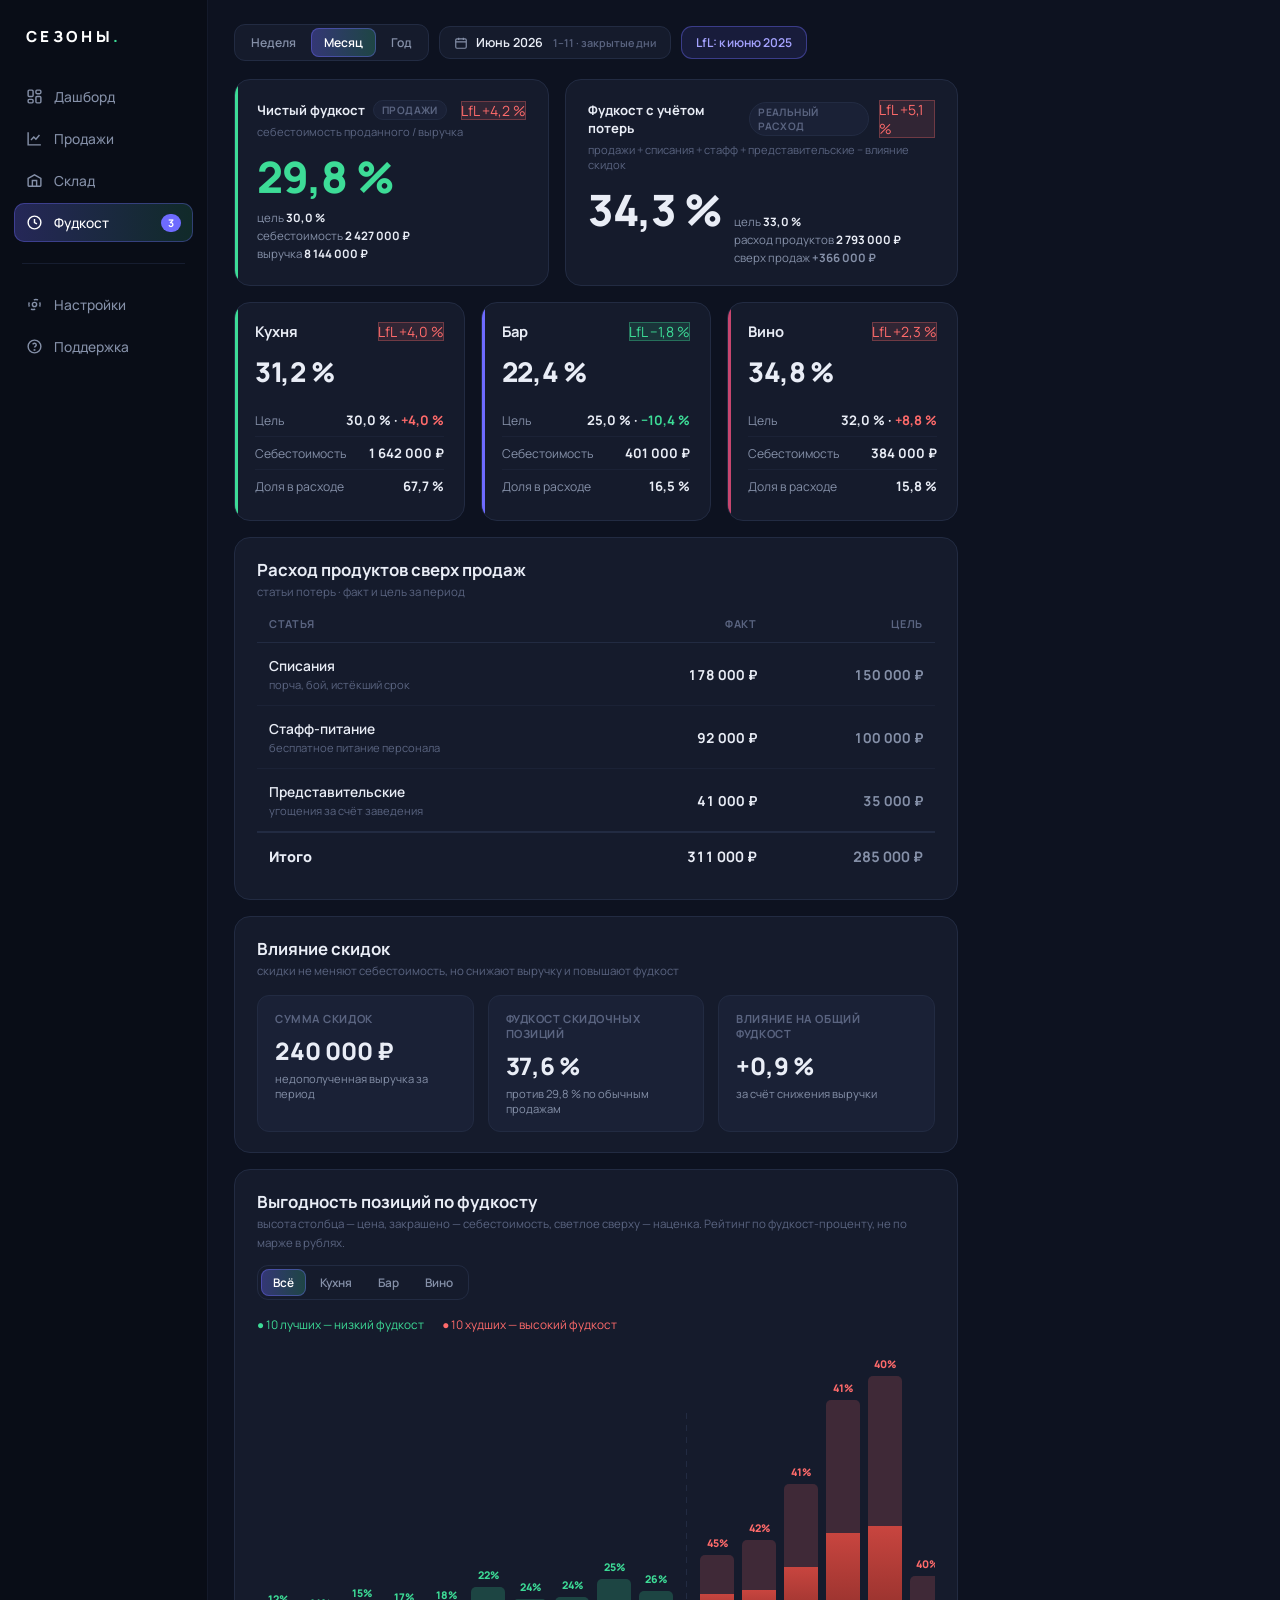
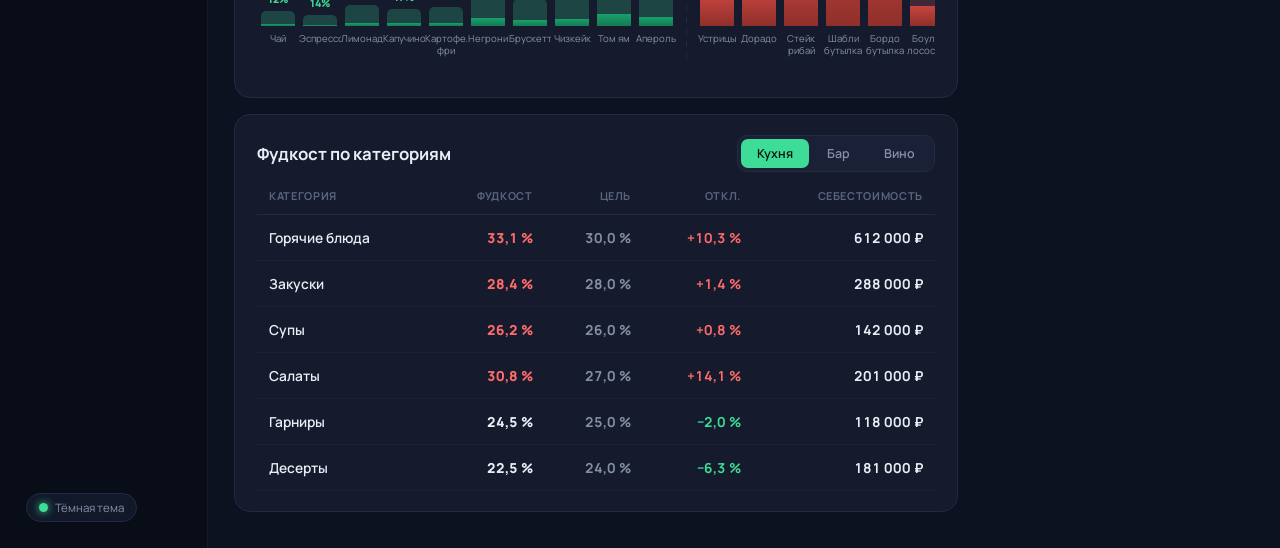
==== commit cfa4f83c: "Add files via upload" ====
--- a/foodcost.html
+++ b/foodcost.html
@@ -15,11 +15,10 @@
   <aside class="side">
     <div class="logo">СЕЗОНЫ<span>.</span></div>
     <nav class="nav">
-      <a href="index.html"><svg viewBox="0 0 24 24" fill="none" stroke="currentColor" stroke-width="2"><path d="M3 11l9-7 9 7v9a1 1 0 01-1 1h-5v-6h-6v6H4a1 1 0 01-1-1v-9z"/></svg>Главная</a>
       <a href="index.html"><svg viewBox="0 0 24 24" fill="none" stroke="currentColor" stroke-width="2"><rect x="3" y="3" width="7" height="9" rx="1.5"/><rect x="14" y="3" width="7" height="5" rx="1.5"/><rect x="14" y="12" width="7" height="9" rx="1.5"/><rect x="3" y="16" width="7" height="5" rx="1.5"/></svg>Дашборд</a>
+      <a href="sales.html"><svg viewBox="0 0 24 24" fill="none" stroke="currentColor" stroke-width="2"><path d="M3 3v18h18"/><path d="M7 14l4-4 3 3 5-6"/></svg>Продажи</a>
       <a href="#"><svg viewBox="0 0 24 24" fill="none" stroke="currentColor" stroke-width="2"><path d="M3 9l9-5 9 5v10a1 1 0 01-1 1H4a1 1 0 01-1-1V9z"/><path d="M9 21v-9h6v9"/></svg>Склад</a>
       <a href="foodcost.html" class="on"><svg viewBox="0 0 24 24" fill="none" stroke="currentColor" stroke-width="2"><circle cx="12" cy="12" r="9"/><path d="M12 7v5l3.5 2"/></svg>Фудкост<span class="badge">3</span></a>
-      <a href="#"><svg viewBox="0 0 24 24" fill="none" stroke="currentColor" stroke-width="2"><path d="M4 19V5m5.3 14V9m5.4 10v-7m5.3 7V7"/></svg>Отчёты</a>
       <div class="nav-sep"></div>
       <a href="#"><svg viewBox="0 0 24 24" fill="none" stroke="currentColor" stroke-width="2"><circle cx="12" cy="12" r="3"/><path d="M19.4 15a7.7 7.7 0 000-6m-2.4-3.4a7.7 7.7 0 00-6 0M4.6 9a7.7 7.7 0 000 6m2.4 3.4a7.7 7.7 0 006 0"/></svg>Настройки</a>
       <a href="#"><svg viewBox="0 0 24 24" fill="none" stroke="currentColor" stroke-width="2"><circle cx="12" cy="12" r="9"/><path d="M9.5 9a2.6 2.6 0 015 .8c0 1.7-2.5 2.2-2.5 3.7"/><circle cx="12" cy="17" r=".5" fill="currentColor"/></svg>Поддержка</a>
--- a/app/base.css
+++ b/app/base.css
@@ -175,3 +175,6 @@
 .fc-tile .ft-goal b.dn{color:var(--red)}
 .fc-tile.w .ft-fill{background:linear-gradient(90deg,#8A2D52,#C7466F)}
 .tag-unit.w{background:rgba(199,70,111,.14);color:#E27396}
+.cmp-pill{display:flex;align-items:center;gap:7px;background:rgba(110,107,255,.12);border:1px solid rgba(110,107,255,.4);border-radius:11px;padding:7px 14px;font-size:.76rem;font-weight:600;color:#A5A3FF}
+.cmp-pill b{color:#C9C8FF}
+.cmp-pill .x{margin-left:4px;opacity:.6;cursor:pointer}
--- a/app/foodcost.css
+++ b/app/foodcost.css
@@ -1,39 +1,108 @@
-/* ============================================================
-   ФУДКОСТ — только foodcost.html
-   ============================================================ */
+/* фудкост — стили только этой страницы */
 
-.tip{
-  position:absolute;pointer-events:none;opacity:0;transition:opacity .12s;
-  background:#0A0E18;border:1px solid #2B3554;border-radius:10px;
-  padding:7px 11px;font-size:.74rem;font-weight:700;white-space:nowrap;
-  transform:translate(-50%,-120%);z-index:5;box-shadow:0 8px 24px rgba(0,0,0,.5);
+.page-h{margin-bottom:6px}
+.page-h h1{font-size:1.5rem;font-weight:800}
+.page-h h1 em{font-style:normal;color:var(--grn)}
+.sandbox-note{font-size:.74rem;color:var(--mut2);margin-top:4px;margin-bottom:22px}
+.seg button.on{background:linear-gradient(90deg,rgba(110,107,255,.35),rgba(61,220,151,.22));color:#fff;box-shadow:inset 0 0 0 1px rgba(110,107,255,.4)}
+.seg button:hover:not(.on){color:var(--txt)}
+.fc-overview{display:grid;grid-template-columns:1fr 1.25fr;gap:16px;margin-bottom:16px}
+.big-card{background:var(--card);border:1px solid var(--line);border-radius:var(--r);padding:20px 22px;position:relative;overflow:hidden}
+.bc-head{display:flex;align-items:center;justify-content:space-between;gap:10px;margin-bottom:4px}
+.bc-title{font-size:.82rem;font-weight:700;display:flex;align-items:center;gap:8px}
+.bc-title .tag{font-size:.64rem;font-weight:700;letter-spacing:.04em;text-transform:uppercase;color:var(--mut2);background:var(--card2);border:1px solid var(--line);padding:2px 8px;border-radius:99px}
+.bc-sub{font-size:.7rem;color:var(--mut2);margin-bottom:16px}
+.bc-main{display:flex;align-items:baseline;gap:12px;flex-wrap:wrap}
+.bc-pct{font-size:2.7rem;font-weight:800;letter-spacing:-.02em;line-height:1}
+.bc-meta{display:flex;flex-direction:column;gap:3px;font-size:.72rem;color:var(--mut)}
+.bc-meta b{color:var(--txt);font-weight:700}
+.clean .bc-pct{color:var(--grn)}
+.clean::before{content:"";position:absolute;left:0;top:0;bottom:0;width:3px;background:var(--grn)}
+.dirty::before{content:"";position:absolute;left:0;top:0;bottom:0;width:3px;background:var(--amber)}
+.dirty .bc-pct{color:var(--amber)}
+.losses{background:var(--card);border:1px solid var(--line);border-radius:var(--r);padding:20px 22px;margin-top:16px}
+.losses-head{margin-bottom:16px}
+.losses-head h2{font-size:1.05rem;font-weight:700}
+.losses-sub{font-size:.72rem;color:var(--mut2)}
+.loss-table{width:100%;border-collapse:collapse}
+.loss-table th{text-align:left;font-size:.68rem;text-transform:uppercase;letter-spacing:.06em;color:var(--mut2);font-weight:700;padding:0 12px 11px;border-bottom:1px solid var(--line)}
+.loss-table th.num,.loss-table td.num{text-align:right}
+.loss-table td{padding:13px 12px;border-bottom:1px solid #1B2236;font-size:.86rem}
+.loss-table .lt-name{font-weight:600}
+.loss-table td small{display:block;color:var(--mut2);font-size:.7rem;font-weight:400;margin-top:2px}
+.loss-table td.num{font-weight:700;font-variant-numeric:tabular-nums}
+.loss-table td.goal{color:var(--mut)}
+.loss-table td.bad{color:var(--red)}
+.loss-table td.ok{color:var(--grn)}
+.loss-table tfoot td{border-bottom:0;border-top:2px solid var(--line);padding-top:14px;font-size:.9rem}
+.loss-table tfoot .lt-name{font-weight:800}
+.discounts{background:var(--card);border:1px solid var(--line);border-radius:var(--r);padding:20px 22px;margin-top:16px}
+.disc-grid{display:grid;grid-template-columns:repeat(3,1fr);gap:14px}
+.disc-cell{background:var(--card2);border:1px solid var(--line);border-radius:12px;padding:15px 17px}
+.dc-label{font-size:.7rem;font-weight:700;text-transform:uppercase;letter-spacing:.05em;color:var(--mut2)}
+.dc-val{font-size:1.5rem;font-weight:800;letter-spacing:-.01em;margin:8px 0 4px}
+.dc-val.amber{color:var(--amber)}
+.dc-cap{font-size:.7rem;color:var(--mut)}
+.catfc{background:var(--card);border:1px solid var(--line);border-radius:var(--r);padding:20px 22px;margin-top:16px}
+.catfc-head{display:flex;align-items:center;justify-content:space-between;gap:14px;flex-wrap:wrap;margin-bottom:16px}
+.catfc-head h2{font-size:1.05rem;font-weight:700}
+.catfc-tabs{display:flex;background:var(--card2);border:1px solid var(--line);border-radius:10px;padding:3px;gap:2px}
+.ct-tab{border:0;background:none;color:var(--mut);font-size:.78rem;font-weight:600;padding:6px 16px;border-radius:7px;cursor:pointer;transition:all .14s}
+.ct-tab:hover:not(.on){color:var(--txt)}
+.ct-tab[data-unit="k"].on{background:var(--grn);color:#08130D}
+.ct-tab[data-unit="b"].on{background:var(--vio);color:#fff}
+.ct-tab[data-unit="w"].on{background:#C7466F;color:#fff}
+.cat-table td.fc-pct{font-weight:800}
+.cat-table td.fc-pct.over{color:var(--red)}
+.cat-table .ok{color:var(--grn)}
+.cat-table .bad{color:var(--red)}
+.prodchart{background:var(--card);border:1px solid var(--line);border-radius:var(--r);padding:20px 22px;margin-top:16px;position:relative}
+.seg.sm button{padding:5px 12px;font-size:.74rem}
+.pc-side-label{display:flex;gap:18px;font-size:.74rem;margin:6px 0 14px}
+.pcs.ok{color:var(--grn)}
+.pcs.bad{color:var(--red)}
+.pc-chart{white-space:nowrap;height:330px;padding-top:10px;overflow-x:auto;font-size:0}
+.pc-bar{display:inline-block;vertical-align:bottom;width:42px;text-align:center;cursor:pointer;white-space:normal}
+.pc-col{display:inline-block;width:34px;border-radius:5px 5px 0 0;position:relative;overflow:hidden;vertical-align:bottom}
+.pc-bar:hover .pc-col{opacity:.82}
+.pc-cost{display:block;width:100%;position:absolute;left:0;bottom:0}
+.pc-bar.good .pc-col{background:rgba(61,220,151,.22)}
+.pc-bar.good .pc-cost{background:linear-gradient(180deg,var(--grn2),#147a52)}
+.pc-bar.bad .pc-col{background:rgba(255,107,107,.18)}
+.pc-bar.bad .pc-cost{background:linear-gradient(180deg,#c8453f,#8f2f2b)}
+.pc-fc{display:block;font-size:.66rem;font-weight:800;margin-bottom:5px}
+.pc-bar.good .pc-fc{color:var(--grn)}
+.pc-bar.bad .pc-fc{color:var(--red)}
+.pc-name{display:block;font-size:.6rem;color:var(--mut);margin-top:7px;line-height:1.2;height:30px;overflow:hidden}
+.pc-divider{display:inline-block;vertical-align:bottom;width:1px;height:250px;background:repeating-linear-gradient(180deg,var(--line) 0 6px,transparent 6px 12px);margin:0 9px}
+.pc-tip{position:absolute;pointer-events:none;opacity:0;transition:opacity .1s;background:#0A0E18;border:1px solid #2B3554;border-radius:10px;padding:9px 12px;font-size:.74rem;white-space:nowrap;z-index:5;box-shadow:0 8px 24px rgba(0,0,0,.5);transform:translate(-50%,-110%)}
+.pc-tip b{font-weight:800}
+.pc-tip .row{display:flex;justify-content:space-between;gap:14px;color:var(--mut);margin-top:3px}
+.pc-tip .row b{color:var(--txt)}
+.units{display:grid;grid-template-columns:repeat(3,1fr);gap:16px}
+.unit{background:var(--card);border:1px solid var(--line);border-radius:var(--r);padding:18px 20px;position:relative;overflow:hidden}
+.unit::before{content:"";position:absolute;left:0;top:0;bottom:0;width:3px}
+.unit.k::before{background:var(--grn)}
+.unit.b::before{background:var(--vio)}
+.unit.w::before{background:#C7466F}
+.u-head{display:flex;align-items:center;justify-content:space-between;margin-bottom:12px}
+.u-name{font-size:.92rem;font-weight:700}
+.u-pct{display:flex;align-items:baseline;gap:10px;margin-bottom:14px}
+.u-pct .v{font-size:1.7rem;font-weight:800;letter-spacing:-.01em}
+.u-rows{display:flex;flex-direction:column;gap:0}
+.u-row{display:flex;justify-content:space-between;align-items:baseline;font-size:.76rem;padding:7px 0;border-bottom:1px solid #1B2236;color:var(--mut)}
+.u-row:last-child{border-bottom:0}
+.u-row b{color:var(--txt);font-weight:700;font-size:.82rem}
+.u-row .goal-ok{color:var(--grn)}
+.u-row .goal-bad{color:var(--red)}
+
+@media(max-width:900px){
+  body{padding:20px 16px 48px}
+  .fc-overview,.units{grid-template-columns:1fr}
 }
-.tip small{display:block;color:var(--mut);font-weight:500;font-size:.66rem}
-.r-table .num{text-align:right;font-weight:700}
-/* ===== страница фудкоста ===== */
-.fc-tiles{display:grid;grid-template-columns:repeat(3,1fr);gap:16px;margin-bottom:18px}
-.fc-tile{background:var(--card);border:1px solid var(--line);border-radius:var(--r);padding:18px 20px;position:relative;overflow:hidden}
-.fc-tile::before{content:"";position:absolute;left:0;top:0;bottom:0;width:3px}
-.fc-tile.k::before{background:var(--grn)}
-.fc-tile.b::before{background:var(--vio)}
-.fc-tile .ft-name{font-size:.82rem;font-weight:700;color:var(--mut)}
-.fc-tile .ft-val{font-size:2rem;font-weight:800;letter-spacing:-.02em;margin:8px 0 2px}
-.fc-tile .ft-goal{font-size:.74rem;color:var(--mut)}
-.fc-tile .ft-goal b{font-weight:700}
-.fc-tile .ft-track{height:7px;border-radius:99px;background:#1B2236;position:relative;margin-top:13px;overflow:visible}
-.fc-tile .ft-fill{display:block;height:100%;border-radius:99px}
-.fc-tile.k .ft-fill{background:linear-gradient(90deg,var(--grn2),var(--grn))}
-.fc-tile.b .ft-fill{background:linear-gradient(90deg,#4B49C9,var(--vio2))}
-.fc-tile .ft-mark{position:absolute;top:-3px;bottom:-3px;width:2px;background:#E9EDF6;opacity:.65;border-radius:2px}
-.fc-table{width:100%;border-collapse:collapse}
-.fc-table th{text-align:left;font-size:.68rem;text-transform:uppercase;letter-spacing:.05em;color:var(--mut);font-weight:600;padding:9px 10px;border-bottom:1px solid var(--line)}
-.fc-table th.num,.fc-table td.num{text-align:right}
-.fc-table td{padding:11px 10px;border-bottom:1px solid #161D30;font-size:.85rem}
-.fc-table tr:last-child td{border-bottom:0}
-.fc-table .dish-cat{font-size:.7rem;color:var(--mut2)}
-.fc-table .fc-hi{color:var(--red);font-weight:800}
-.fc-table .fc-ok{color:var(--grn);font-weight:700}
-.fc-table .mono{font-family:var(--mono,monospace);font-weight:600}
-.tag-unit{font-size:.66rem;font-weight:700;border-radius:99px;padding:2px 9px}
-.tag-unit.k{background:rgba(61,220,151,.12);color:var(--grn)}
-.tag-unit.b{background:rgba(110,107,255,.14);color:#9D9BFF}
+
+/* семафор фудкоста: рост = плохо (обратно дашборду) */
+.page-foodcost .lfl.up{background:rgba(255,107,107,.12);color:var(--red);box-shadow:inset 0 0 0 1px rgba(255,107,107,.3)}
+.page-foodcost .lfl.dn{background:rgba(61,220,151,.13);color:var(--grn);box-shadow:inset 0 0 0 1px rgba(61,220,151,.35)}
+
+.pc-controls{display:flex;gap:8px;align-items:center}
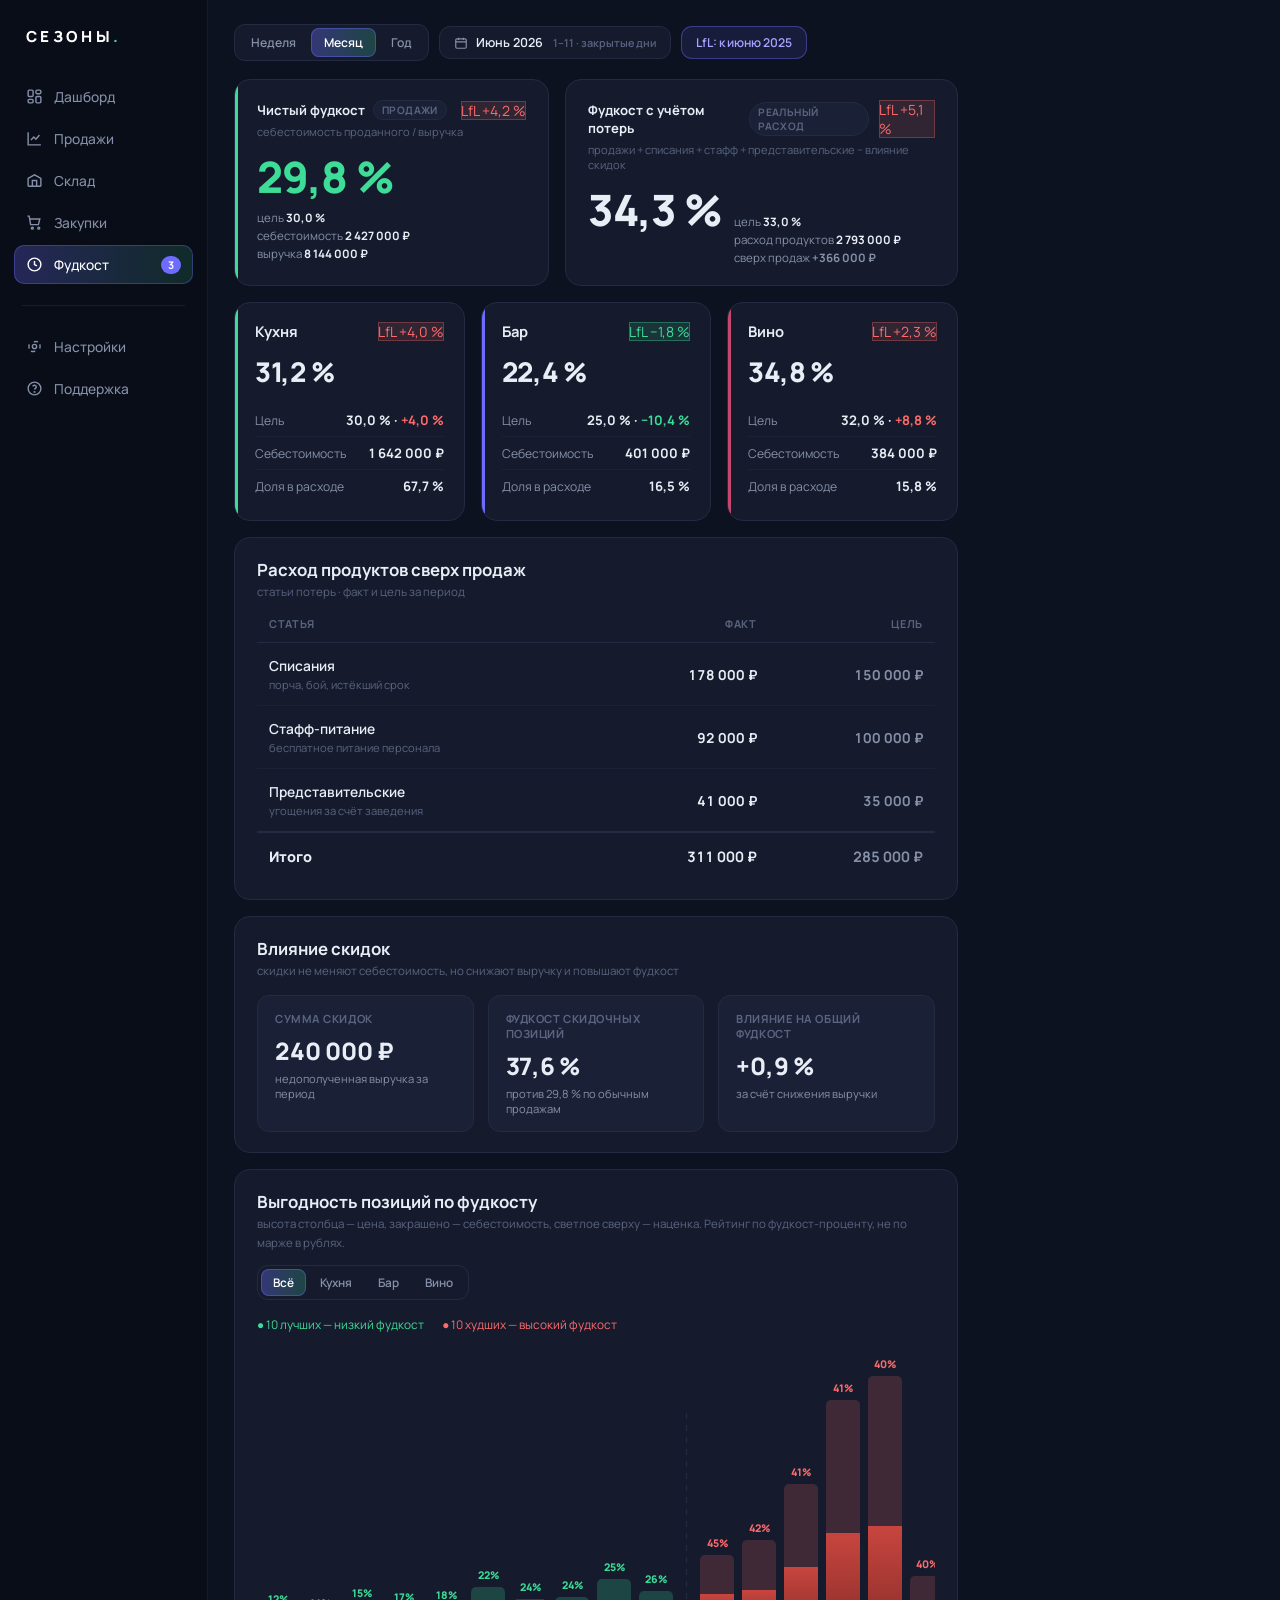
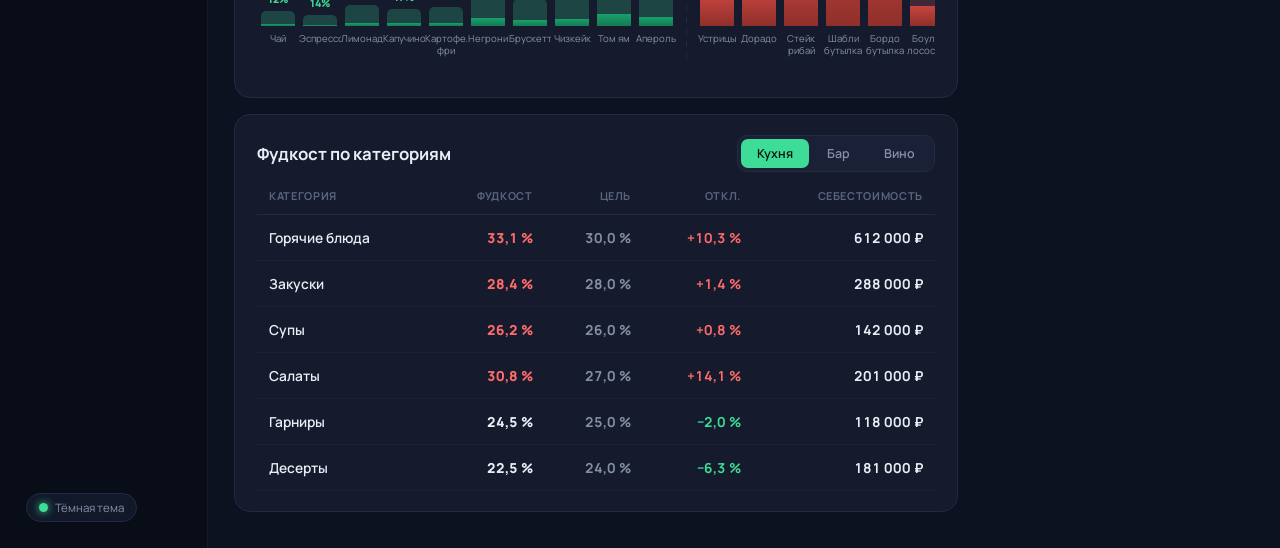
==== commit a0d7e362: "Add files via upload" ====
--- a/foodcost.html
+++ b/foodcost.html
@@ -17,7 +17,8 @@
     <nav class="nav">
       <a href="index.html"><svg viewBox="0 0 24 24" fill="none" stroke="currentColor" stroke-width="2"><rect x="3" y="3" width="7" height="9" rx="1.5"/><rect x="14" y="3" width="7" height="5" rx="1.5"/><rect x="14" y="12" width="7" height="9" rx="1.5"/><rect x="3" y="16" width="7" height="5" rx="1.5"/></svg>Дашборд</a>
       <a href="sales.html"><svg viewBox="0 0 24 24" fill="none" stroke="currentColor" stroke-width="2"><path d="M3 3v18h18"/><path d="M7 14l4-4 3 3 5-6"/></svg>Продажи</a>
-      <a href="#"><svg viewBox="0 0 24 24" fill="none" stroke="currentColor" stroke-width="2"><path d="M3 9l9-5 9 5v10a1 1 0 01-1 1H4a1 1 0 01-1-1V9z"/><path d="M9 21v-9h6v9"/></svg>Склад</a>
+      <a href="warehouse.html"><svg viewBox="0 0 24 24" fill="none" stroke="currentColor" stroke-width="2"><path d="M3 9l9-5 9 5v10a1 1 0 01-1 1H4a1 1 0 01-1-1V9z"/><path d="M9 21v-9h6v9"/></svg>Склад</a>
+      <a href="purchases.html"><svg viewBox="0 0 24 24" fill="none" stroke="currentColor" stroke-width="2"><circle cx="9" cy="20" r="1.4"/><circle cx="18" cy="20" r="1.4"/><path d="M2 3h2.5l2 12h11l2-8H6"/></svg>Закупки</a>
       <a href="foodcost.html" class="on"><svg viewBox="0 0 24 24" fill="none" stroke="currentColor" stroke-width="2"><circle cx="12" cy="12" r="9"/><path d="M12 7v5l3.5 2"/></svg>Фудкост<span class="badge">3</span></a>
       <div class="nav-sep"></div>
       <a href="#"><svg viewBox="0 0 24 24" fill="none" stroke="currentColor" stroke-width="2"><circle cx="12" cy="12" r="3"/><path d="M19.4 15a7.7 7.7 0 000-6m-2.4-3.4a7.7 7.7 0 00-6 0M4.6 9a7.7 7.7 0 000 6m2.4 3.4a7.7 7.7 0 006 0"/></svg>Настройки</a>
